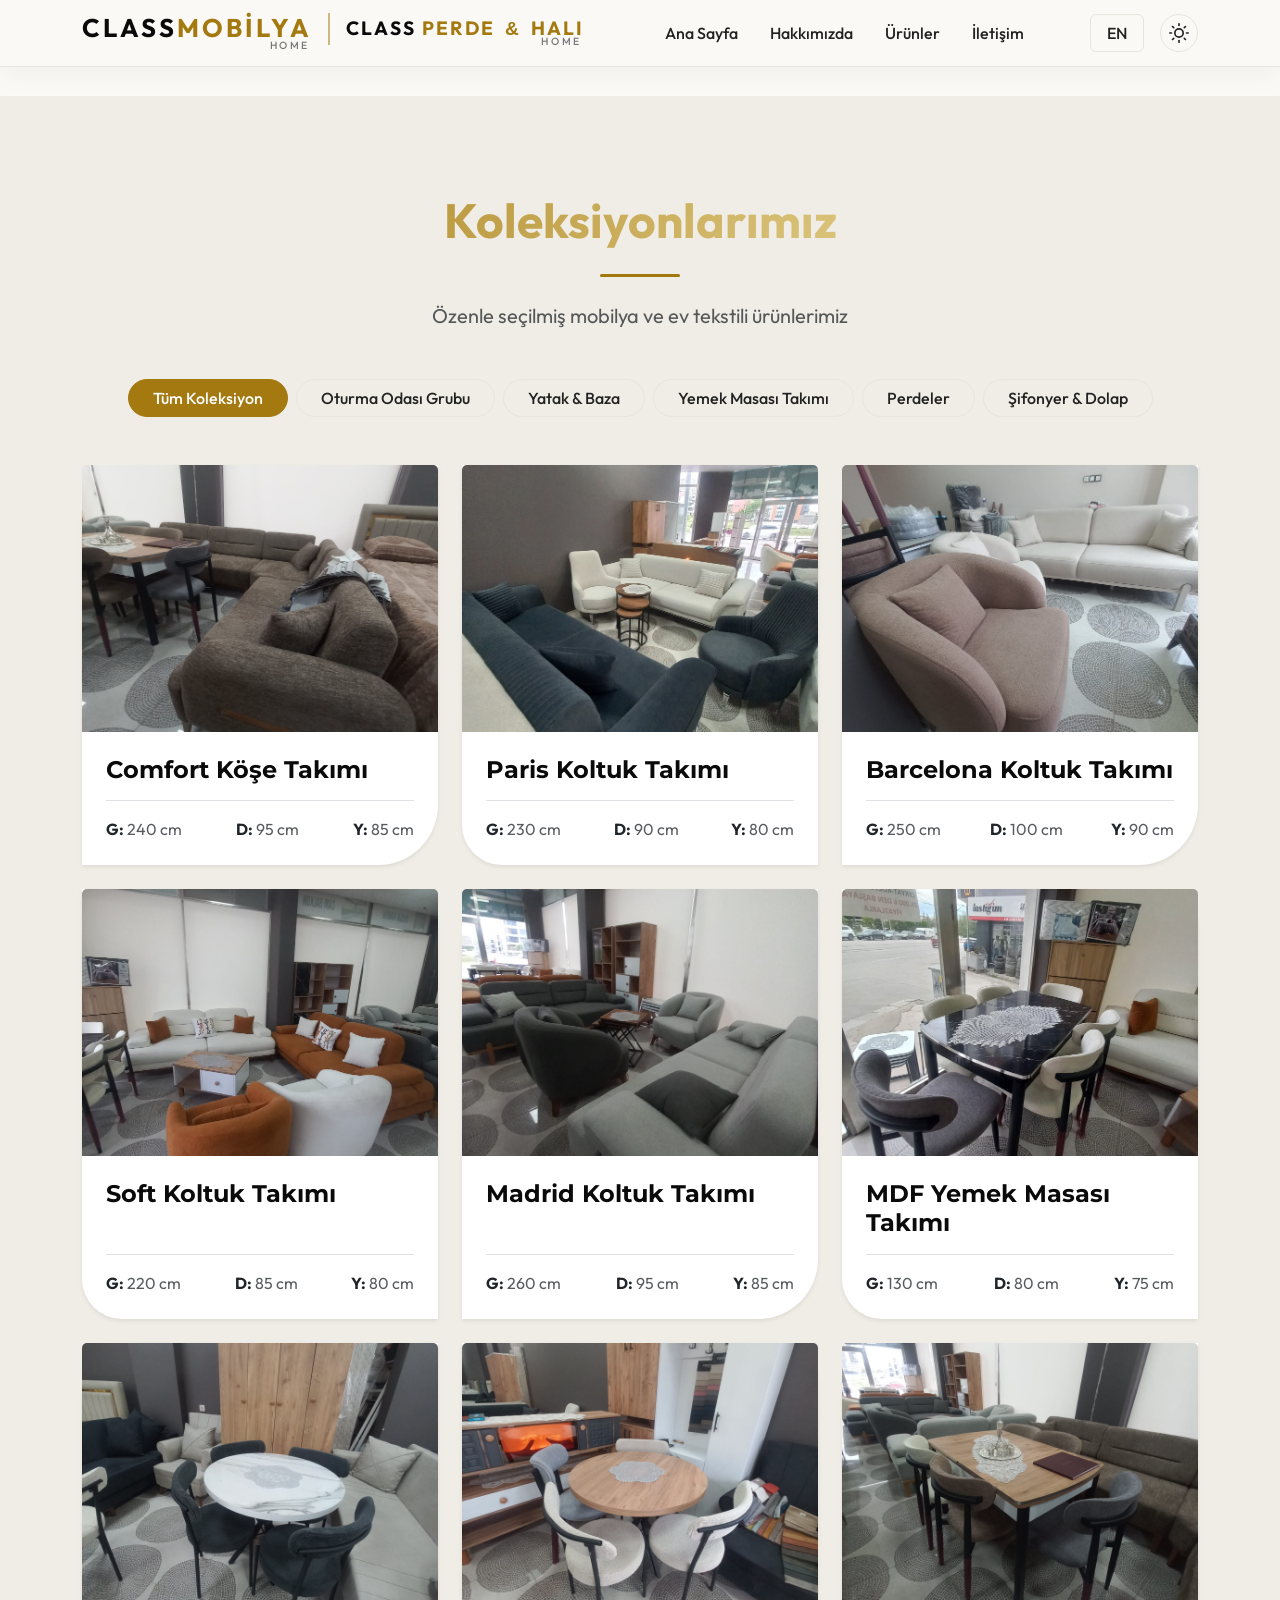
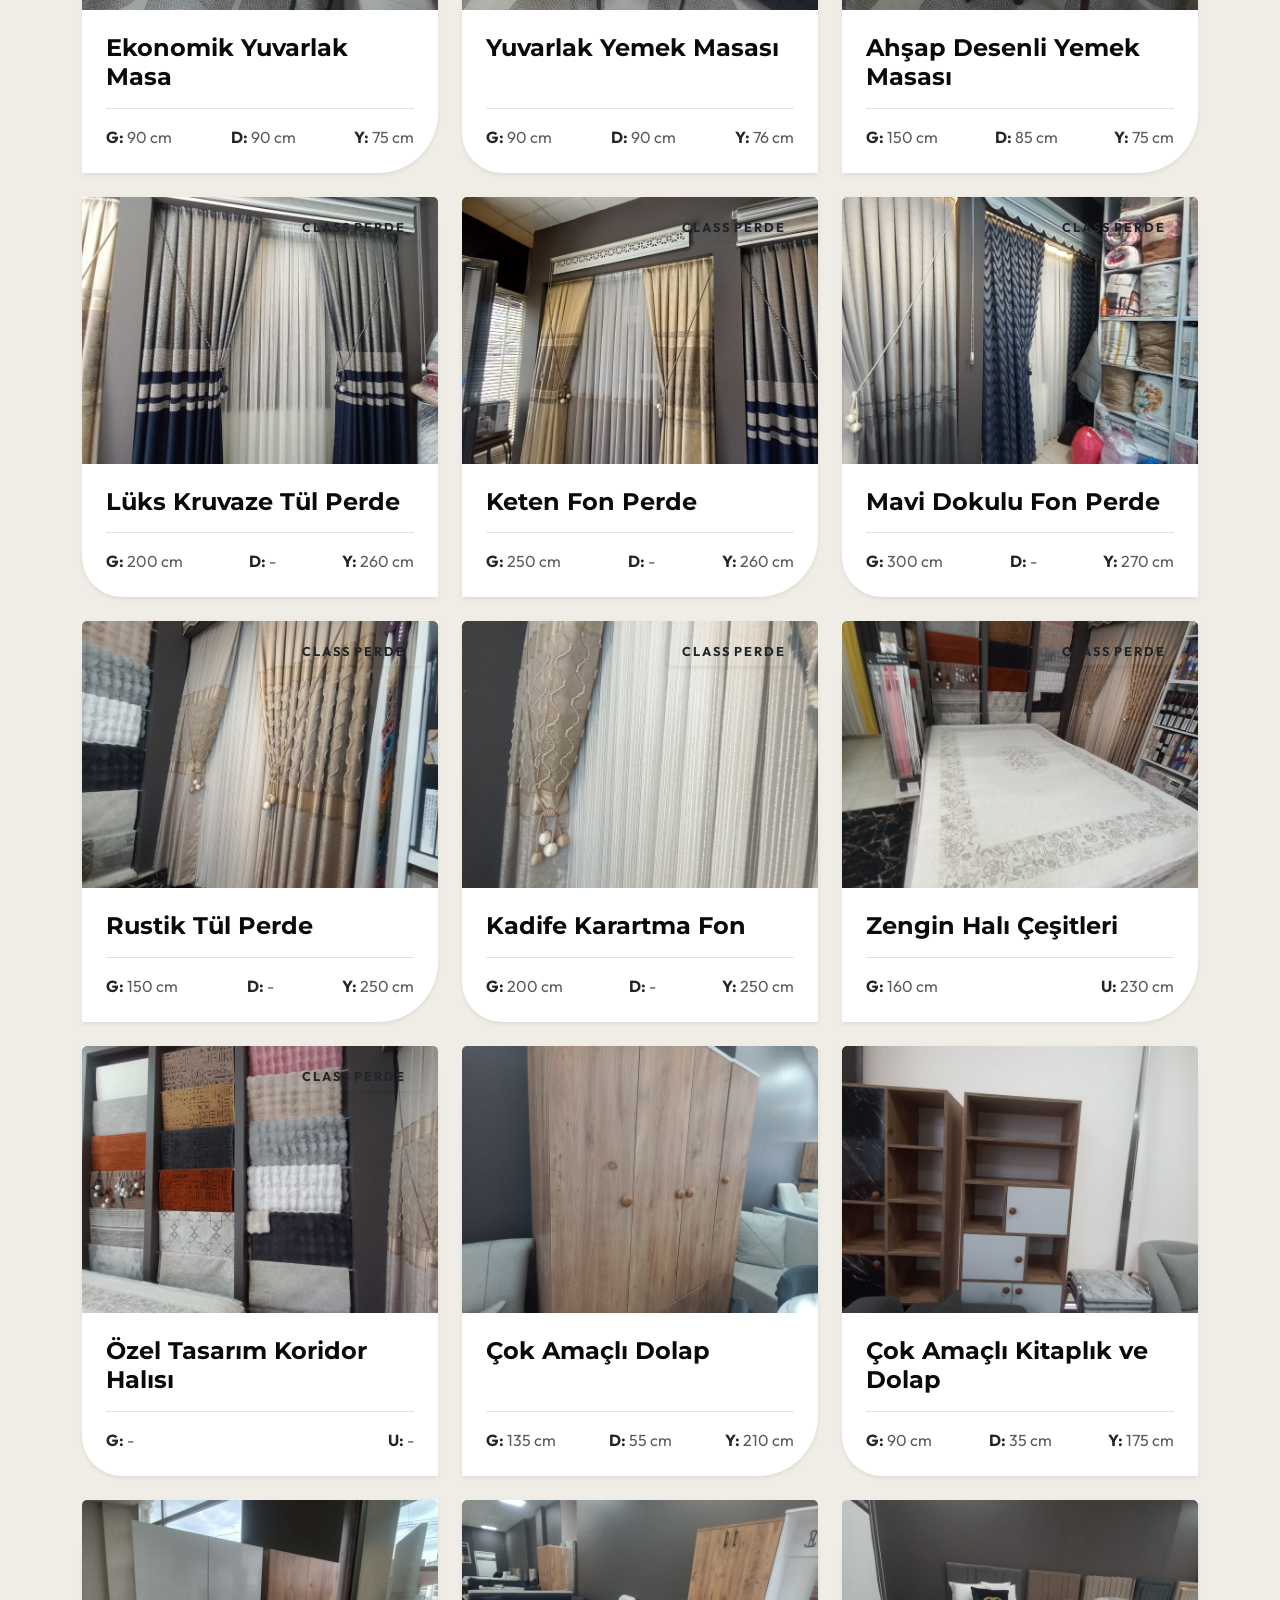
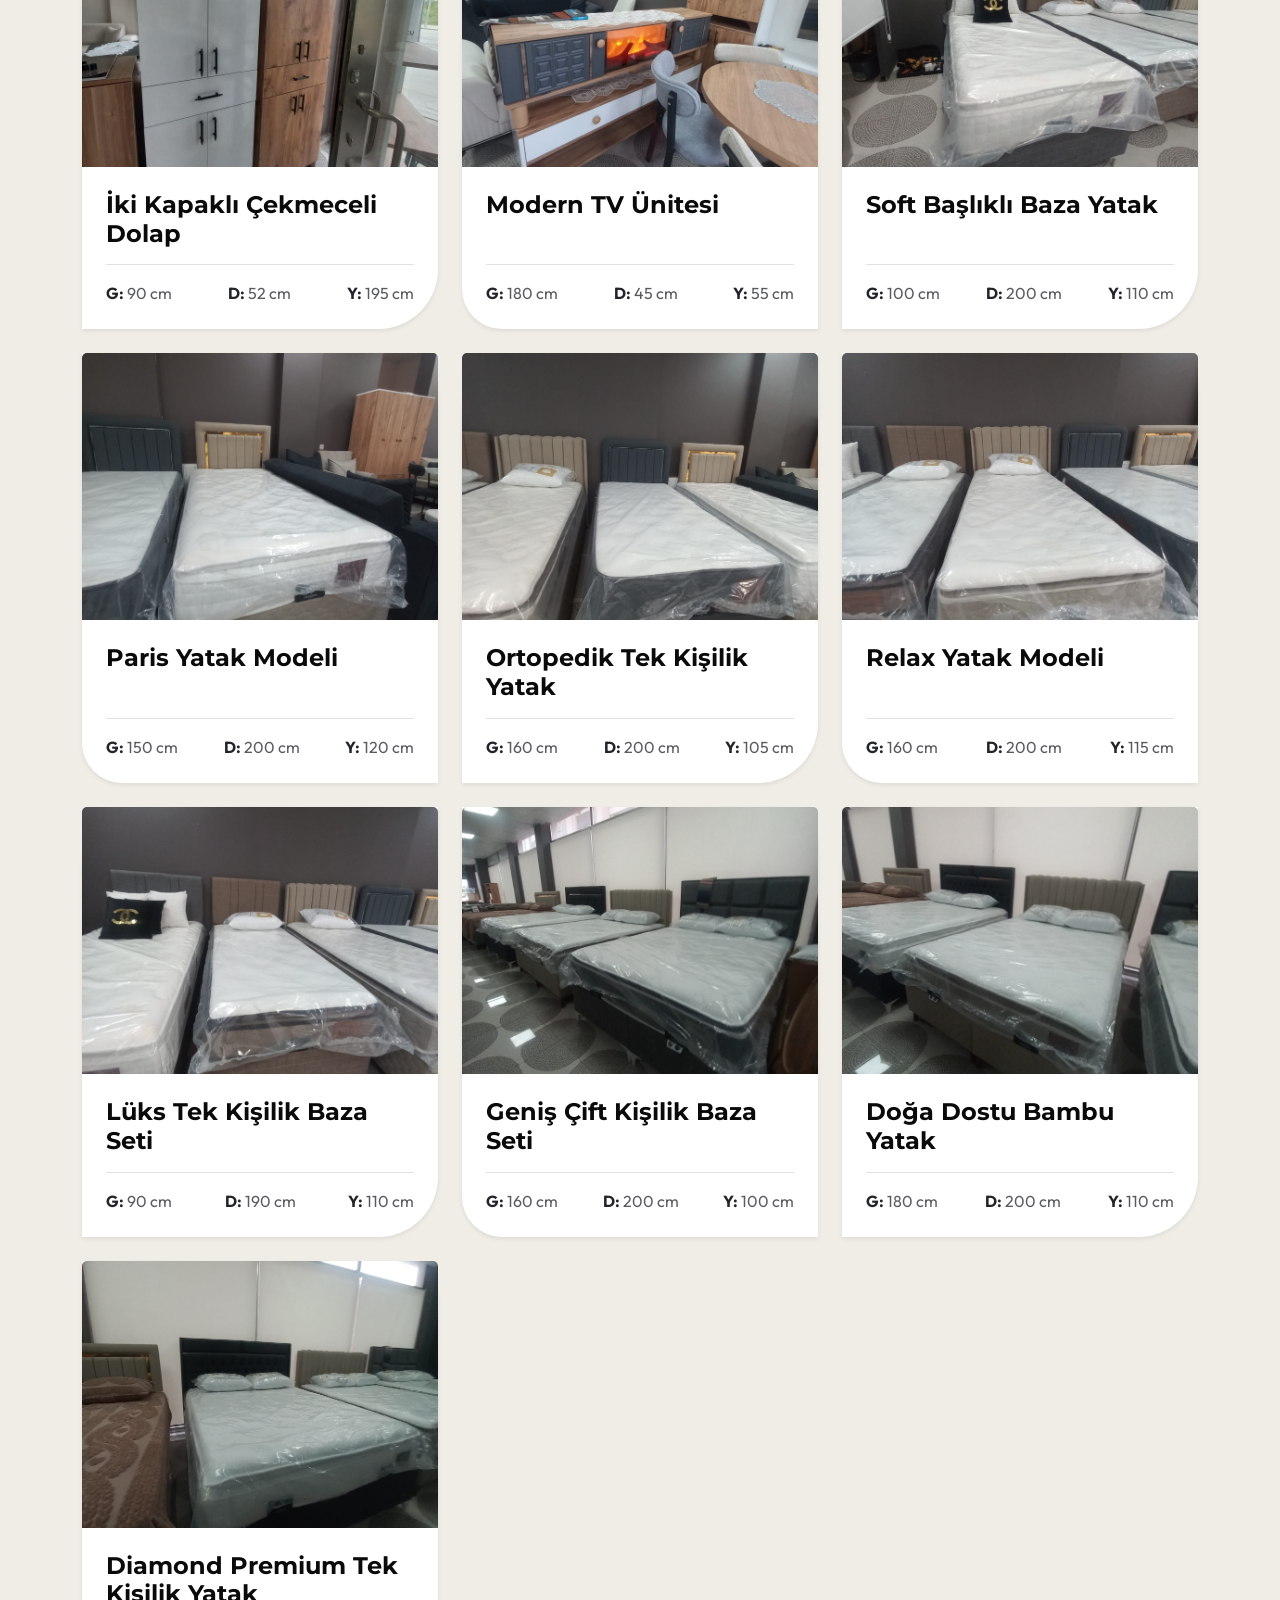
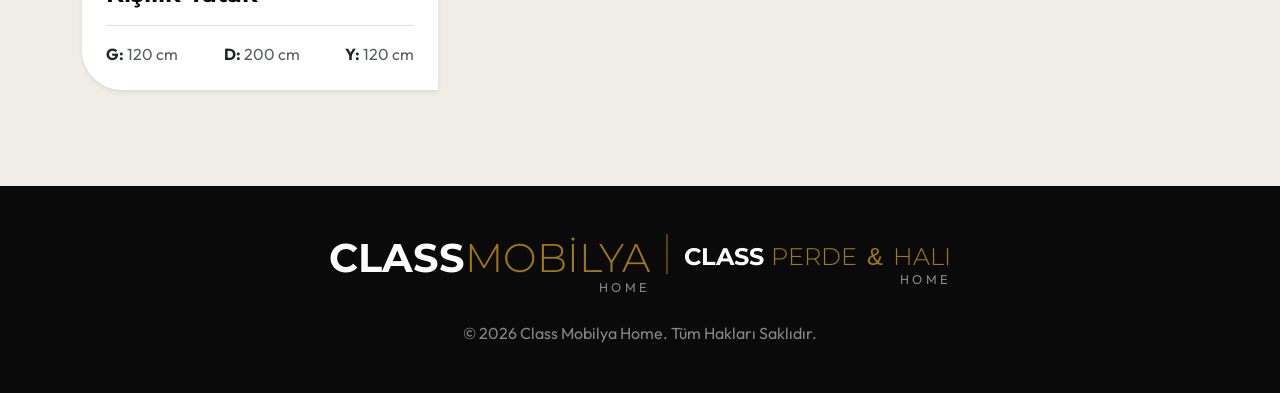
==== urunler.html @ 2ff381a4 "Karanlık tema ayarları ve dil ayarı düzeltildi" ====
<!DOCTYPE html>
<html lang="tr" data-theme="light">
<head>
    <meta charset="UTF-8">
    <meta name="viewport" content="width=device-width, initial-scale=1.0">
    <meta name="description" content="Lüks mobilya ve ev tekstili ürünlerimiz. ClassMobilya ve ClassPerde kalitesiyle evinize değer katın.">
    <title>Koleksiyonlarımız | CLASSMOBİLYA HOME</title>
    
    <link rel="icon" type="image/png" href="favicon.png">
    <link href="https://cdn.jsdelivr.net/npm/bootstrap@5.3.3/dist/css/bootstrap.min.css" rel="stylesheet">
    <link rel="preconnect" href="https://fonts.googleapis.com">
    <link rel="preconnect" href="https://fonts.gstatic.com" crossorigin>
    <link href="https://fonts.googleapis.com/css2?family=Outfit:wght@300;400;500;600&family=Montserrat:wght@400;500;600;700&display=swap" rel="stylesheet">
    <link rel="stylesheet" href="css/style.css?v=8">
</head>
<body class="d-flex flex-column min-vh-100">
    <!-- Navbar -->
    <header class="header glass-header fixed-top transition-base scrolled">
        <div class="container">
            <nav class="navbar navbar-expand-lg custom-navbar" aria-label="Ana Menü">
                <a class="navbar-brand logo d-flex align-items-center text-decoration-none gap-2 gap-md-3" href="index.html" aria-label="Ana Sayfa">
                    <div class="d-flex flex-column align-items-end">
                        <h1 class="mb-0">CLASS<span class="text-secondary-gold">MOBİLYA</span></h1>
                        <span class="logo-subtitle tracking-widest text-uppercase" style="margin-top: -6px; padding-right: 2px;">HOME</span>
                    </div>
                    <div class="vr theme-divider opacity-50" style="height: 32px; width: 2px;"></div>
                    <div class="d-flex flex-column align-items-end">
                        <h2 class="mb-0">CLASS <span class="text-secondary-gold">PERDE <span style="font-family: Arial, sans-serif;" class="mx-1">&amp;</span> HALI</span></h2>
                        <span class="logo-subtitle tracking-widest text-uppercase" style="margin-top: -6px; padding-right: 2px;">HOME</span>
                    </div>
                </a>
                
                <button class="navbar-toggler custom-toggler" type="button" data-bs-toggle="collapse" data-bs-target="#mainNav">
                    <span class="navbar-toggler-icon"></span>
                </button>

                <div class="collapse navbar-collapse" id="mainNav">
                    <ul class="navbar-nav mx-auto mb-2 mb-lg-0 nav-list">
                        <li class="nav-item"><a class="nav-link px-3" href="index.html#hero" data-i18n="nav_home">Ana Sayfa</a></li>
                        <li class="nav-item"><a class="nav-link px-3" href="index.html#about" data-i18n="nav_about">Hakkımızda</a></li>
                        <li class="nav-item dropdown dropdown-hover">
                            <a class="nav-link px-3 dropdown-toggle" href="#" id="navbarDropdown" role="button" data-bs-toggle="dropdown" data-i18n="nav_products">Ürünler</a>
                            <ul class="dropdown-menu shadow-lg border-0" aria-labelledby="navbarDropdown">
                                <li><a class="dropdown-item" href="?kategori=koltuklar" data-i18n="filter_sofas">Oturma Odası Grubu</a></li>
                                <li><a class="dropdown-item" href="?kategori=perde" data-i18n="filter_curtains">CLASS PERDE & HALI</a></li>
                                <li><a class="dropdown-item" href="?kategori=dolap" data-i18n="filter_cabinets">Şifonyer & Dolap</a></li>
                                <li><a class="dropdown-item" href="?kategori=yatak" data-i18n="filter_beds">Yatak & Baza</a></li>
                                <li><a class="dropdown-item" href="?kategori=yemek-masasi" data-i18n="filter_dining">Yemek Masası Takımı</a></li>
                                <li><hr class="dropdown-divider"></li>
                                <li><a class="dropdown-item" href="?kategori=all" data-i18n="filter_all">Tüm Koleksiyon</a></li>
                            </ul>
                        </li>
                        <li class="nav-item"><a class="nav-link px-3" href="index.html#contact" data-i18n="nav_contact">İletişim</a></li>
                    </ul>
                    
                    <div class="d-flex align-items-center gap-3">
                        <!-- Language Switcher Toggle -->
                        <button id="dil-degistirici" class="btn btn-outline-secondary lang-btn fw-medium d-flex align-items-center justify-content-center px-3" aria-label="Dili Değiştir">
                            EN
                        </button>
                        <button id="tema-degistirici" class="btn theme-toggle rounded-circle d-flex align-items-center justify-content-center p-2">
                            <svg class="sun-icon" xmlns="http://www.w3.org/2000/svg" width="20" height="20" viewBox="0 0 24 24" fill="none" stroke="currentColor" stroke-width="2" stroke-linecap="round" stroke-linejoin="round"><circle cx="12" cy="12" r="5"></circle><line x1="12" y1="1" x2="12" y2="3"></line><line x1="12" y1="21" x2="12" y2="23"></line><line x1="4.22" y1="4.22" x2="5.64" y2="5.64"></line><line x1="18.36" y1="18.36" x2="19.78" y2="19.78"></line><line x1="1" y1="12" x2="3" y2="12"></line><line x1="21" y1="12" x2="23" y2="12"></line><line x1="4.22" y1="19.78" x2="5.64" y2="18.36"></line><line x1="18.36" y1="5.64" x2="19.78" y2="4.22"></line></svg>
                            <svg class="moon-icon" xmlns="http://www.w3.org/2000/svg" width="20" height="20" viewBox="0 0 24 24" fill="none" stroke="currentColor" stroke-width="2" stroke-linecap="round" stroke-linejoin="round"><path d="M21 12.79A9 9 0 1 1 11.21 3 7 7 0 0 0 21 12.79z"></path></svg>
                        </button>
                    </div>
                </div>
            </nav>
        </div>
    </header>

    <main id="main-content" class="flex-grow-1 pt-5 mt-5">
        <section id="products" class="section py-6 bg-alt" aria-labelledby="products-title">
            <div class="container">
                <div class="text-center mb-5 reveal">
                    <h2 id="products-title" class="display-5 fw-bold text-primary-dark mb-2 text-gradient" data-i18n="products_title">Koleksiyonlarımız</h2>
                    <div class="animated-line mx-auto mb-4"></div>
                    <p class="fs-5 text-muted" data-i18n="products_subtitle">Özenle seçilmiş mobilya ve ev tekstili ürünlerimiz</p>
                </div>

                <div class="d-flex flex-wrap justify-content-center gap-2 mb-5 reveal filter-container" role="group">
                    <button class="btn filter-btn rounded-pill active px-4" data-filter="all" data-i18n="filter_all">Tüm Koleksiyon</button>
                    <button class="btn filter-btn rounded-pill px-4" data-filter="koltuklar" data-i18n="filter_sofas">Oturma Odası Grubu</button>
                    <button class="btn filter-btn rounded-pill px-4" data-filter="yatak" data-i18n="filter_beds">Yatak & Baza</button>
                    <button class="btn filter-btn rounded-pill px-4" data-filter="yemek-masasi" data-i18n="filter_dining">Yemek Masası Takımı</button>
                    <button class="btn filter-btn rounded-pill px-4" data-filter="perde" data-i18n="filter_curtains">CLASS PERDE & HALI</button>
                    <button class="btn filter-btn rounded-pill px-4" data-filter="dolap" data-i18n="filter_cabinets">Şifonyer & Dolap</button>
                </div>

                <div id="category-note-container" class="text-center mb-5 reveal d-none">
                    <div class="d-inline-block py-2 px-4 rounded-pill border border-secondary-gold bg-light-gold">
                        <p id="category-note" class="mb-0 fs-6 fw-medium text-primary-dark font-display"></p>
                    </div>
                </div>

                <!-- JS tarafından doldurulacak -->
                <div class="row g-4" id="urun-grid"></div>
            </div>
        </section>
    </main>

    <!-- Ürün Detay Modalı -->
    <div class="modal fade" id="urunModali" tabindex="-1" aria-hidden="true">
        <div class="modal-dialog modal-lg modal-dialog-centered">
            <div class="modal-content border-0 bg-card rounded-4 overflow-hidden shadow-lg">
                <button type="button" class="btn-close btn-close-custom position-absolute top-0 end-0 m-3 z-3 rounded-circle bg-white shadow-sm p-3" data-bs-dismiss="modal" aria-label="Kapat"></button>
                <div class="row g-0 align-items-stretch">
                    <div class="col-lg-6 p-0 modal-image-container">
                        <img id="modal-gorsel" src="" class="img-fluid w-100 h-100 object-fit-cover modal-image" alt="">
                    </div>
                    <div class="col-lg-6 d-flex flex-column justify-content-center p-3 p-md-4">
                        <div class="px-lg-3">
                            <span id="modal-etiket" class="badge bg-secondary-gold text-dark py-2 px-3 fs-7 tracking-wider rounded-2 shadow-sm mb-3 d-none"></span>
                            <h2 id="modal-baslik" class="display-6 font-display fw-bold text-primary-dark mb-3"></h2>
                            <p id="modal-aciklama" class="fs-5 text-muted mb-4 lh-lg"></p>
                            <div class="bg-light-gold p-3 rounded-3 mb-4 border-start border-4 border-secondary-gold shadow-sm">
                                <h4 class="h6 text-uppercase tracking-wider fw-bold mb-3 text-secondary-gold" data-i18n="modal_dimensions">Ürün Detayları</h4>
                                <div id="modal-boyutlar" class="d-flex flex-column gap-2 fs-6 text-muted">
                                    <p class="mb-0">Bu tasarım özel olarak üretilmekte olup alanınıza en uygun ölçülerde tasarlanabilmektedir.</p>
                                </div>
                            </div>
                            <div class="d-grid gap-3">
                                <a href="index.html#contact" class="btn btn-premium btn-md rounded-pill shadow-sm py-2 fs-6" data-i18n="modal_contact_btn">Sipariş & Bilgi İçin İletişime Geçin</a>
                                <button type="button" class="btn btn-outline-secondary btn-md rounded-pill py-2 fs-6" data-bs-dismiss="modal" data-i18n="modal_close_btn">Geri Dön</button>
                            </div>
                        </div>
                    </div>
                </div>
            </div>
        </div>
    </div>

    <!-- Footer -->
    <footer class="bg-footer text-white py-5 mt-auto">
        <div class="container text-center">
            <div class="mb-4 d-flex justify-content-center align-items-center gap-2 gap-md-3">
                <div class="d-flex flex-column align-items-end">
                    <h3 class="font-display display-6 fw-bold mb-0">CLASS<span class="text-secondary-gold fw-light">MOBİLYA</span></h3>
                    <p class="tracking-widest text-uppercase fs-7 text-white-50 mb-0" style="margin-top: -4px;">HOME</p>
                </div>
                <div class="vr opacity-50 d-none d-md-block" style="height: 40px; width: 2px; background-color: var(--renk-ikincil-altin);"></div>
                <div class="d-flex flex-column align-items-end">
                    <h4 class="font-display display-6 fw-bold mb-0" style="font-size: 1.5rem;">CLASS <span class="text-secondary-gold fw-light">PERDE <span style="font-family: Arial, sans-serif;" class="mx-1">&amp;</span> HALI</span></h4>
                    <p class="tracking-widest text-uppercase fs-7 text-white-50 mb-0" style="margin-top: -2px;">HOME</p>
                </div>
            </div>
            <div class="text-white-50 fs-6">
                <p class="mb-0">&copy; <span id="yil"></span> Class Mobilya Home. <span data-i18n="footer_rights">Tüm Hakları Saklıdır.</span></p>
            </div>
        </div>
    </footer>

    <script src="https://cdn.jsdelivr.net/npm/bootstrap@5.3.3/dist/js/bootstrap.bundle.min.js"></script>
    <script src="js/script-v2.js?v=11"></script>
</body>
</html>
---- css/style.css ----
/* =========================================
   CSS Sıfırlama & Kök Değişkenler (Root Variables)
   ========================================= */
:root {
    /* Renk Paleti - Aydınlık Tema */
    --renk-ana-koyu: #0a0a0a;
    --renk-ikincil-altin: #a37910; /* Accessibility (A11y) uyumlu daha koyu altın */
    --renk-arkaplan: #faf9f6; /* Kırık Beyaz (Off-white) */
    --renk-arkaplan-alt: #f0ede6;
    --renk-kart-arkaplan: #ffffff;
    --renk-metin: #222222;
    --renk-metin-soluk: #777777;
    --renk-kenarlik: #e8e5dc;
    --renk-girdi-arkaplan: #f5f3f0;
    --renk-footer: #0a0a0a;
    --renk-acik-altin: rgba(212, 175, 55, 0.08);
    
    /* Tipografi */
    --font-ana: 'Outfit', sans-serif;
    --font-baslik: 'Montserrat', sans-serif;
    
    /* Animasyon Geçişleri */
    --gecis-hizli: 0.25s ease-in-out;
    --gecis-normal: 0.4s cubic-bezier(0.25, 0.8, 0.25, 1);
    --gecis-yavas: 0.8s cubic-bezier(0.25, 0.8, 0.25, 1);
}

/* Karanlık Tema Renk Paleti */
[data-theme="dark"] {
    --renk-ana-koyu: #ffffff;
    --renk-ikincil-altin: #e6c25a; 
    --renk-arkaplan: #0d0d0d;
    --renk-arkaplan-alt: #141414;
    --renk-kart-arkaplan: #1a1a1a;
    --renk-metin: #e6e6e6;
    --renk-metin-soluk: #999999;
    --renk-kenarlik: #2a2a2a;
    --renk-girdi-arkaplan: #141414;
    --renk-footer: #050505;
    --renk-acik-altin: rgba(230, 194, 90, 0.08);
}

/* =========================================
   Özgün Custom Scrollbar
   ========================================= */
@media (min-width: 992px) {
    ::-webkit-scrollbar {
        width: 8px;
    }
    ::-webkit-scrollbar-track {
        background: var(--renk-arkaplan);
    }
    ::-webkit-scrollbar-thumb {
        background: var(--renk-ikincil-altin);
        border-radius: 10px;
    }
    ::-webkit-scrollbar-thumb:hover {
        background: var(--renk-ana-koyu);
    }
}

@media (max-width: 991px) {
    ::-webkit-scrollbar {
        display: none;
    }
    * {
        scrollbar-width: none;
        -ms-overflow-style: none;
    }
}

html {
    scroll-behavior: smooth;
    scroll-padding-top: 90px;
    overflow-x: hidden;
}

body {
    font-family: var(--font-ana);
    background-color: var(--renk-arkaplan);
    color: var(--renk-metin);
    transition: background-color var(--gecis-normal), color var(--gecis-normal);
    overflow-x: hidden;
    width: 100%;
    margin: 0;
    padding: 0;
}

/* =========================================
   Tipografi & Yardımcı Sınıflar (Utility)
   ========================================= */
.font-display {
    font-family: var(--font-baslik) !important;
}

.text-primary-dark {
    color: var(--renk-ana-koyu) !important;
}

.text-secondary-gold {
    color: var(--renk-ikincil-altin) !important;
}

.text-gradient {
    background: linear-gradient(120deg, var(--renk-ikincil-altin), #f3e5ab);
    -webkit-background-clip: text;
    -webkit-text-fill-color: transparent;
}
[data-theme="dark"] .text-gradient {
    background: linear-gradient(120deg, var(--renk-ikincil-altin), #fff);
    -webkit-background-clip: text;
    -webkit-text-fill-color: transparent;
}

/* Animasyonlu Alt Çizgi (Divider) */
.animated-line {
    width: 0;
    height: 3px;
    background: var(--renk-ikincil-altin);
    transition: width 1s cubic-bezier(0.25, 0.8, 0.25, 1);
    margin: 1.5rem auto;
    border-radius: 2px;
}
.reveal.active .animated-line {
    width: 80px;
}

/* Özgün Şekiller (Asymmetric) */
.shape-asymmetric {
    border-radius: 60px 0 60px 0 !important;
}
.shape-asymmetric-alt {
    border-radius: 0 40px 0 40px !important;
}

.bg-light-gold {
    background-color: var(--renk-acik-altin) !important;
}

.bg-alt {
    background-color: var(--renk-arkaplan-alt) !important;
}

.bg-card {
    background-color: var(--renk-kart-arkaplan) !important;
}

.bg-footer {
    background-color: var(--renk-footer) !important;
}

.bg-input {
    background-color: var(--renk-girdi-arkaplan) !important;
    color: var(--renk-metin) !important;
}

.bg-input:focus {
    background-color: var(--renk-kart-arkaplan) !important;
    border-color: var(--renk-ikincil-altin) !important;
    box-shadow: 0 0 0 0.25rem rgba(212, 175, 55, 0.25) !important;
}

.border-secondary-gold {
    border-color: var(--renk-ikincil-altin) !important;
}

.tracking-widest {
    letter-spacing: 0.25em;
}

.tracking-wider {
    letter-spacing: 0.15em;
}

.text-shadow-lg {
    text-shadow: 0 15px 30px rgba(0,0,0,0.7);
}

.fs-7 {
    font-size: 0.8rem;
}

.py-6 {
    padding-top: 6rem;
    padding-bottom: 6rem;
}

.cursor-pointer {
    cursor: pointer;
}

[data-theme="dark"] .text-muted {
    color: var(--renk-metin-soluk) !important;
}
[data-theme="dark"] .text-body {
    color: var(--renk-metin) !important;
}

/* =========================================
   Header & Navigation (Opaque)
   ========================================= */
.glass-header {
    background-color: var(--renk-arkaplan);
    border-bottom: 1px solid var(--renk-kenarlik);
    box-shadow: 0 4px 30px rgba(0, 0, 0, 0.05);
    transition: all var(--gecis-normal);
}

[data-theme="dark"] .glass-header {
    background-color: var(--renk-arkaplan);
    border-bottom: 1px solid rgba(255, 255, 255, 0.05);
}

.header.scrolled {
    padding-top: 0.5rem;
    padding-bottom: 0.5rem;
    background-color: var(--renk-arkaplan);
    box-shadow: 0 15px 40px rgba(0, 0, 0, 0.08);
}

[data-theme="dark"] .header.scrolled {
    background-color: var(--renk-arkaplan);
    box-shadow: 0 15px 40px rgba(0, 0, 0, 0.4);
}

/* Özel Navbar Toggler (Mobil Menü İkonu) */
.custom-navbar .navbar-toggler {
    border-color: var(--renk-kenarlik);
}
.custom-navbar .navbar-toggler-icon {
    background-image: url("data:image/svg+xml,%3csvg xmlns='http://www.w3.org/2000/svg' viewBox='0 0 30 30'%3e%3cpath stroke='rgba%280, 0, 0, 0.65%29' stroke-linecap='round' stroke-miterlimit='10' stroke-width='2' d='M4 7h22M4 15h22M4 23h22'/%3e%3c/svg%3e");
}
[data-theme="dark"] .custom-navbar .navbar-toggler-icon {
    background-image: url("data:image/svg+xml,%3csvg xmlns='http://www.w3.org/2000/svg' viewBox='0 0 30 30'%3e%3cpath stroke='rgba%28255, 255, 255, 0.8%29' stroke-linecap='round' stroke-miterlimit='10' stroke-width='2' d='M4 7h22M4 15h22M4 23h22'/%3e%3c/svg%3e");
}

.navbar-brand h1 {
    font-size: clamp(1rem, 4vw, 1.6rem);
    letter-spacing: clamp(1px, 1vw, 3px);
    font-weight: 700;
    color: var(--renk-ana-koyu);
}

.navbar-brand h2 {
    font-size: clamp(0.75rem, 3vw, 1.2rem);
    letter-spacing: clamp(0.5px, 0.5vw, 2px);
    font-weight: 700;
    color: var(--renk-ana-koyu);
}

.theme-divider {
    background-color: var(--renk-ikincil-altin) !important;
}
[data-theme="dark"] .theme-divider {
    background-color: #ffffff !important;
}

.logo-subtitle {
    font-size: 0.65rem;
    color: var(--renk-metin-soluk);
    font-weight: 500;
}

.nav-link {
    font-weight: 500;
    color: var(--renk-metin) !important;
    position: relative;
    transition: color var(--gecis-hizli);
}

.nav-link::after {
    content: '';
    position: absolute;
    bottom: -5px;
    left: 50%;
    transform: translateX(-50%);
    width: 0;
    height: 2px;
    background-color: var(--renk-ikincil-altin);
    transition: width var(--gecis-normal);
    border: none !important;
}

.nav-link:hover, .nav-link:focus, .nav-link.active {
    color: var(--renk-ikincil-altin) !important;
}

.nav-link:hover::after, .nav-link:focus::after {
    width: 100%;
}

/* Dropdown Hover Özelliği */
@media (min-width: 992px) {
    .dropdown-hover:hover > .dropdown-menu {
        display: block;
        margin-top: 0;
        animation: fadeScaleIn 0.3s ease;
    }
}

.theme-toggle, .lang-btn {
    color: var(--renk-metin);
    border-color: var(--renk-kenarlik);
    transition: all var(--gecis-normal);
}

.theme-toggle:hover, .lang-btn:hover, .lang-btn:focus {
    color: var(--renk-ikincil-altin);
    background-color: var(--renk-acik-altin);
    border-color: var(--renk-ikincil-altin);
    transform: scale(1.05);
}

.moon-icon { display: none; }
[data-theme="dark"] .sun-icon { display: none; }
[data-theme="dark"] .moon-icon { display: block; }

/* =========================================
   Butonlar (Buttons) & Glow Effects
   ========================================= */
.btn-premium {
    background-color: var(--renk-ana-koyu);
    color: var(--renk-arkaplan);
    border: 1px solid var(--renk-ana-koyu);
    transition: all var(--gecis-normal);
    font-weight: 500;
    letter-spacing: 2px;
    position: relative;
    overflow: hidden;
    z-index: 1;
}

.btn-premium::before {
    content: '';
    position: absolute;
    top: 0; left: -100%;
    width: 100%; height: 100%;
    background: linear-gradient(90deg, transparent, rgba(255,255,255,0.2), transparent);
    transition: left 0.5s ease;
    z-index: -1;
}

.btn-premium:hover::before {
    left: 100%;
}

.btn-premium:hover, .btn-premium:focus {
    background-color: var(--renk-ikincil-altin);
    border-color: var(--renk-ikincil-altin);
    color: #fff;
    transform: translateY(-3px);
    box-shadow: 0 15px 30px rgba(212, 175, 55, 0.4);
}

[data-theme="dark"] .btn-premium {
    background-color: var(--renk-ikincil-altin);
    border-color: var(--renk-ikincil-altin);
    color: #121212;
}

[data-theme="dark"] .btn-premium:hover, [data-theme="dark"] .btn-premium:focus {
    background-color: #fff;
    border-color: #fff;
    color: #121212;
    box-shadow: 0 15px 30px rgba(255, 255, 255, 0.2);
}

.link-hover:hover {
    color: var(--renk-ikincil-altin) !important;
}

/* =========================================
   Hero Bölümü (Parallax & Vignette)
   ========================================= */
.hero {
    min-height: 100vh;
    padding-top: 80px;
}
.hero-bg {
    background-image: linear-gradient(135deg, rgba(10,10,10,0.2) 0%, rgba(20,20,20,0.5) 100%), url('../fotograflar/koltuk.jpeg');
    background-position: center;
    background-size: cover;
    background-repeat: no-repeat;
    background-blend-mode: multiply;
}
[data-theme="dark"] .hero-bg {
    background-image: linear-gradient(135deg, rgba(0,0,0,0.4) 0%, rgba(10,10,10,0.7) 100%), url('../fotograflar/koltuk.jpeg');
}

@media (min-width: 992px) {
    .hero-bg {
        background-attachment: fixed;
    }
}

.hero-content {
    animation: slideUpFade 1.2s cubic-bezier(0.25, 0.8, 0.25, 1) forwards;
    opacity: 0;
    transform: translateY(50px);
}

/* =========================================
   Hakkımızda & Resim Efektleri
   ========================================= */
.premium-border {
    position: relative;
    z-index: 1;
}
.premium-border::before {
    content: '';
    position: absolute;
    top: 25px; left: -25px; right: 25px; bottom: -25px;
    border: 3px solid var(--renk-ikincil-altin);
    border-radius: 60px 0 60px 0;
    z-index: -1;
    transition: transform var(--gecis-yavas), border-color var(--gecis-yavas);
}

.image-wrapper:hover.premium-border::before {
    transform: translate(15px, -15px);
    border-color: var(--renk-ana-koyu);
}
[data-theme="dark"] .image-wrapper:hover.premium-border::before {
    border-color: #fff;
}

.image-wrapper img {
    transition: transform 1s cubic-bezier(0.25, 0.8, 0.25, 1);
}

.image-wrapper:hover img {
    transform: scale(1.08) rotate(1deg);
}

/* =========================================
   Kategori/Ürün Kartları (Hover Float)
   ========================================= */
.filter-btn {
    border: 1px solid var(--renk-kenarlik);
    color: var(--renk-metin);
    font-weight: 500;
    transition: all var(--gecis-normal);
}

.filter-btn:hover, .filter-btn:focus, .filter-btn.active {
    background-color: var(--renk-ikincil-altin);
    color: #fff;
    border-color: var(--renk-ikincil-altin);
}

[data-theme="dark"] .filter-btn:hover, [data-theme="dark"] .filter-btn:focus, [data-theme="dark"] .filter-btn.active {
    color: #121212;
}

.hover-float {
    transition: transform 0.5s cubic-bezier(0.25, 0.8, 0.25, 1), box-shadow 0.5s ease;
}

.hover-float:hover {
    transform: translateY(-15px);
    box-shadow: 0 30px 60px rgba(0,0,0,0.12) !important;
}

[data-theme="dark"] .hover-float:hover {
    box-shadow: 0 30px 60px rgba(0,0,0,0.6) !important;
}

.card-img-wrapper img {
    transition: transform 1s cubic-bezier(0.25, 0.8, 0.25, 1);
}

.hover-float:hover .card-img-wrapper img {
    transform: scale(1.1);
}

/* =========================================
   Animasyonlar
   ========================================= */
@keyframes slideUpFade {
    0% {
        opacity: 0;
        transform: translateY(50px) scale(0.98);
    }
    100% {
        opacity: 1;
        transform: translateY(0) scale(1);
    }
}

@keyframes fadeScaleIn {
    from {
        opacity: 0;
        transform: translateY(-15px) scale(0.95);
    }
    to {
        opacity: 1;
        transform: translateY(0) scale(1);
    }
}

.reveal {
    opacity: 0;
    transform: translateY(50px) scale(0.95);
    transition: opacity 0.8s cubic-bezier(0.25, 0.8, 0.25, 1), transform 0.8s cubic-bezier(0.25, 0.8, 0.25, 1);
}

.reveal.active {
    opacity: 1;
    transform: translateY(0) scale(1);
}

/* Fullscreen Modal Özelleştirmeleri */
.modal-fullscreen .modal-content {
    min-height: 100vh;
}

.modal-image {
    min-height: 200px;
    max-height: 300px;
}

@media (min-width: 992px) {
    .modal-image {
        min-height: 400px;
        max-height: none;
    }
}

.btn-close-custom {
    opacity: 0.8;
    transition: all var(--gecis-hizli);
}
.btn-close-custom:hover {
    opacity: 1;
    transform: rotate(180deg) scale(1.1);
    background-color: var(--renk-ikincil-altin);
}

/* Form Elemanları Karanlık Tema Düzenlemesi */
[data-theme="dark"] .bg-input,
[data-theme="dark"] .form-label {
    color: #ffffff !important;
}

[data-theme="dark"] .bg-input::placeholder {
    color: rgba(255, 255, 255, 0.5) !important;
}
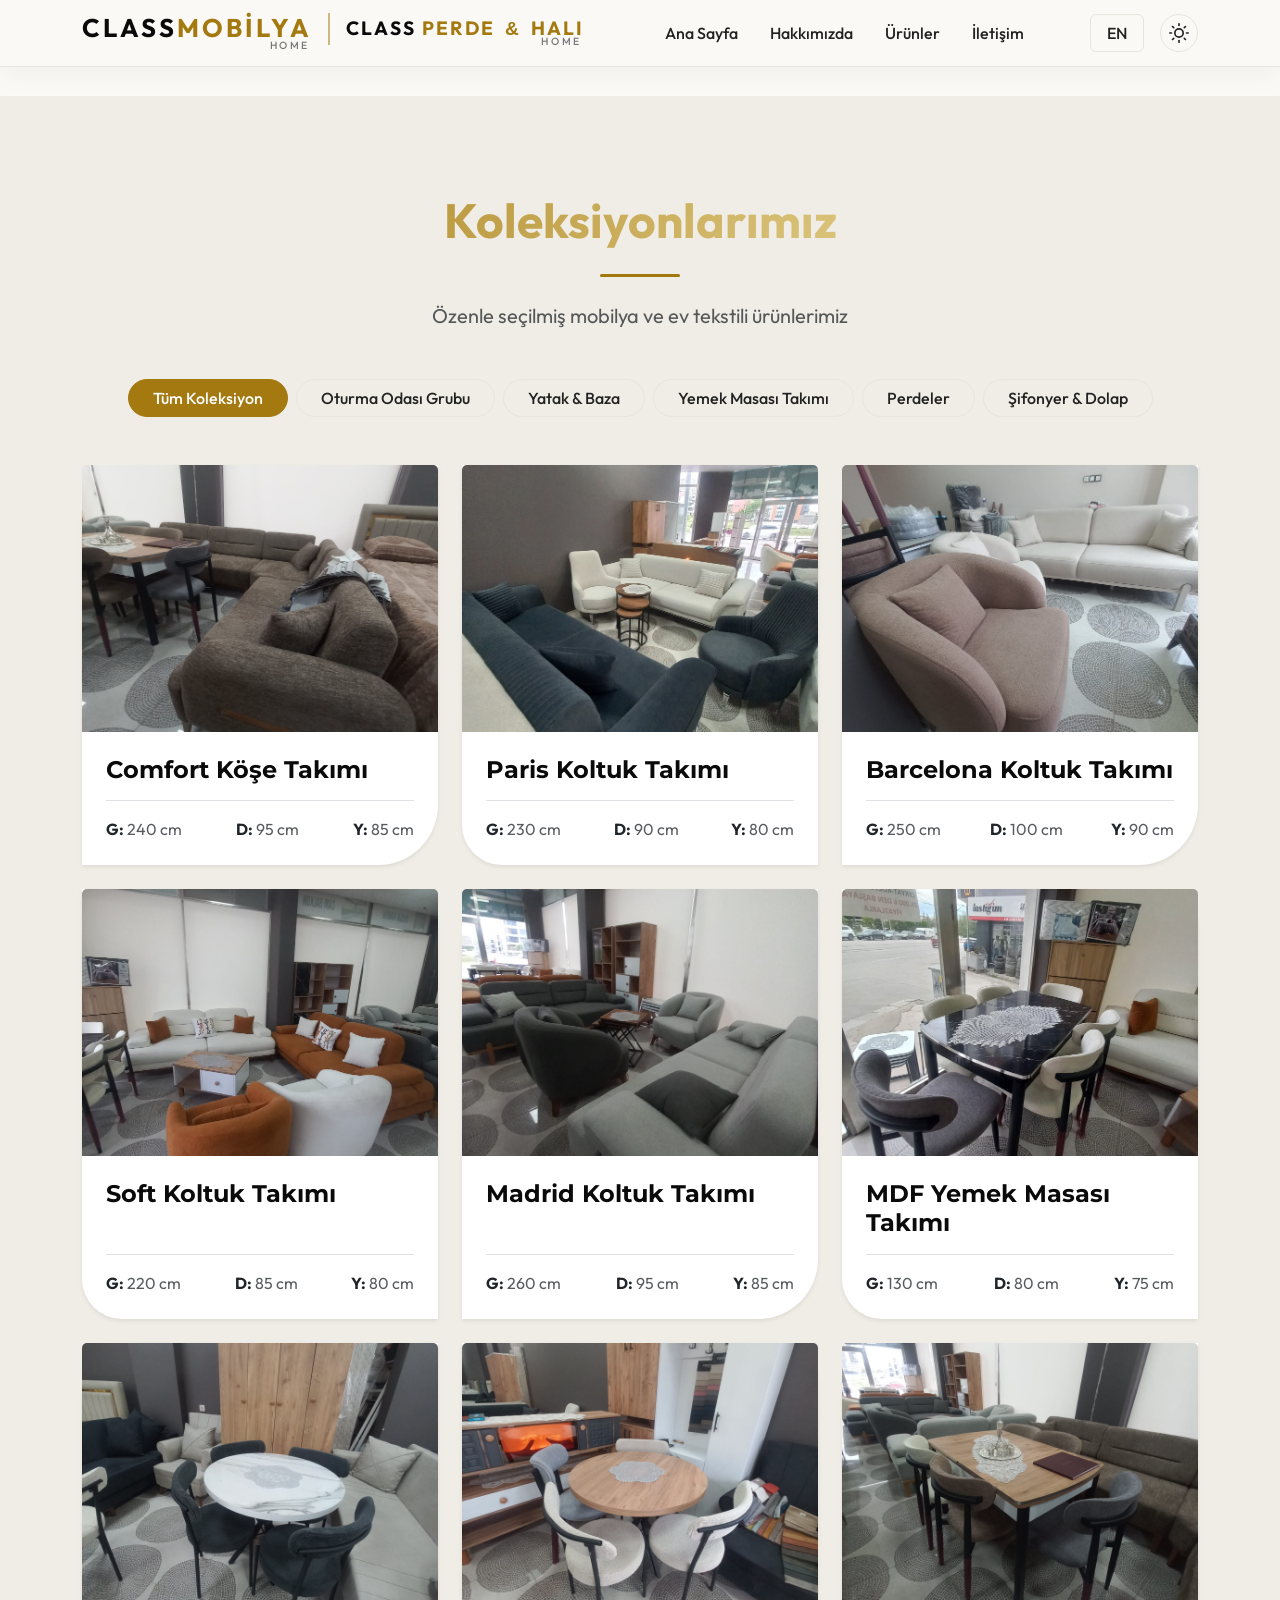
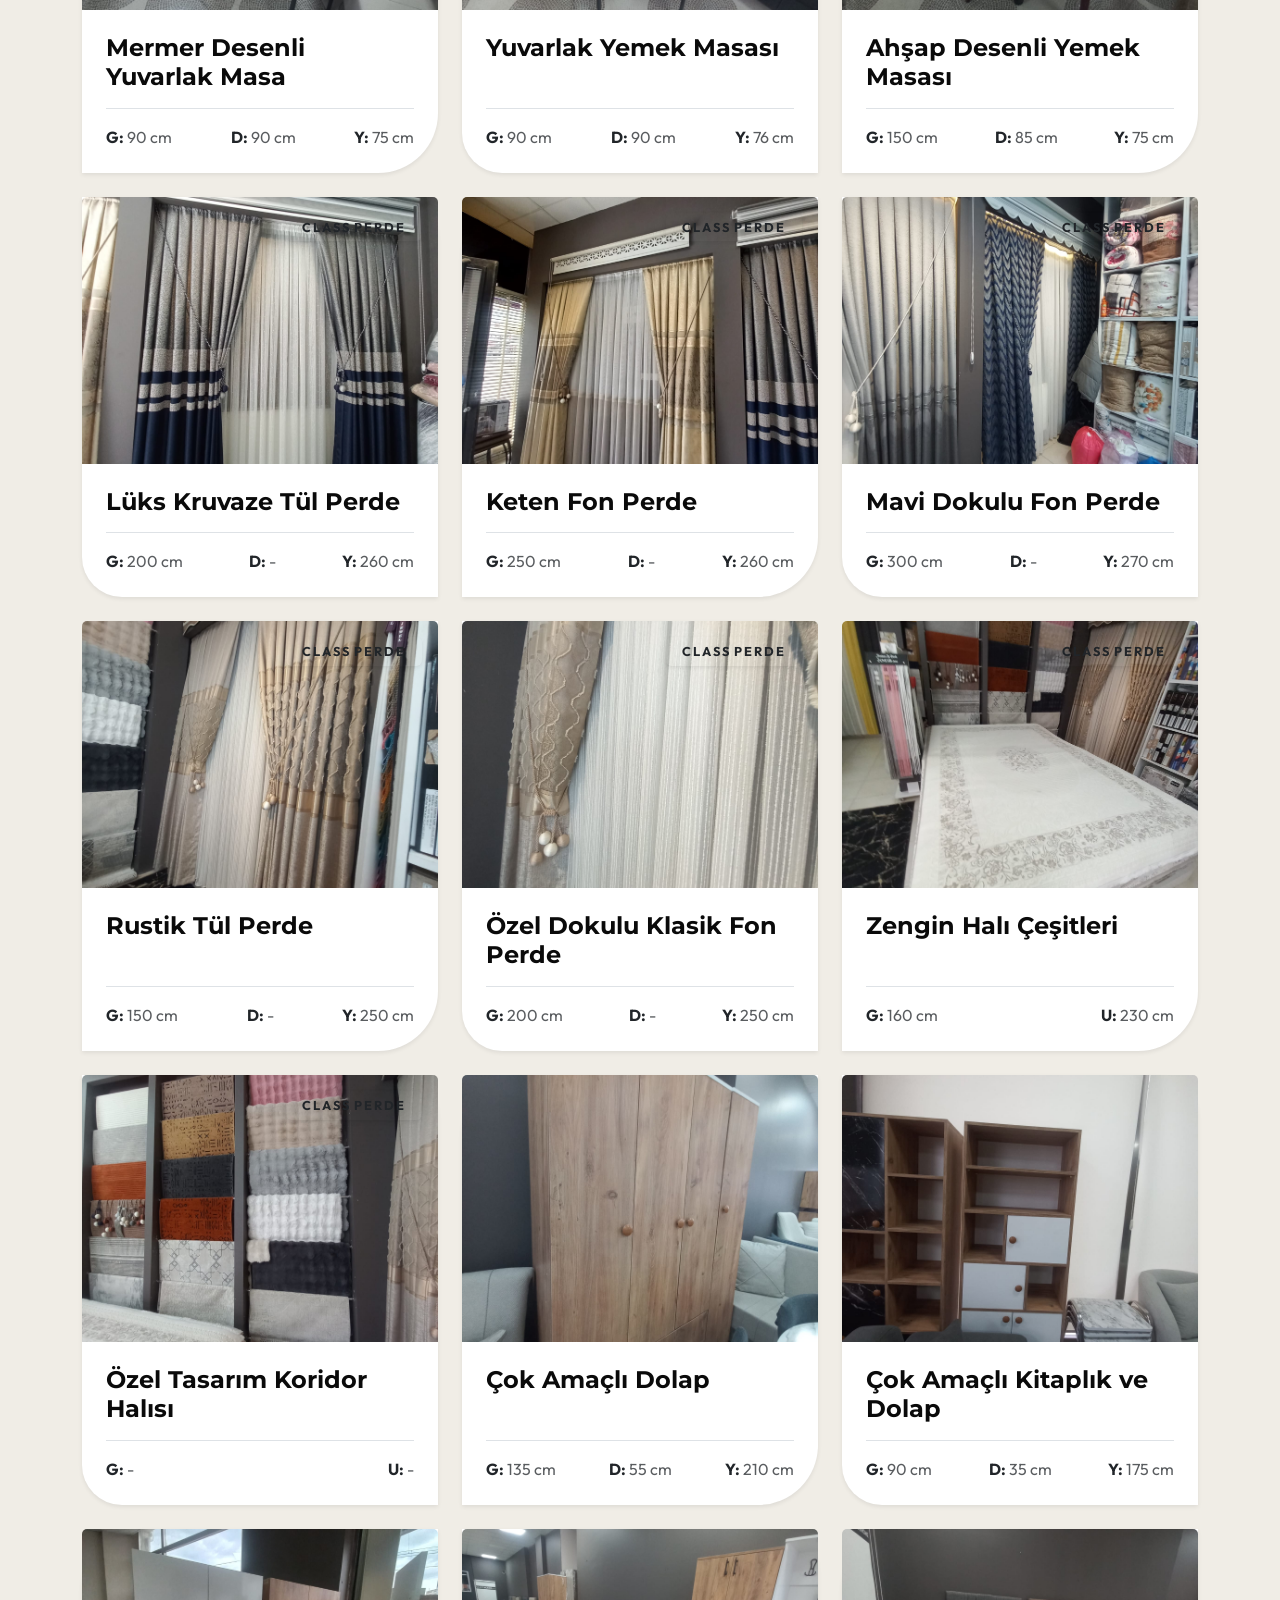
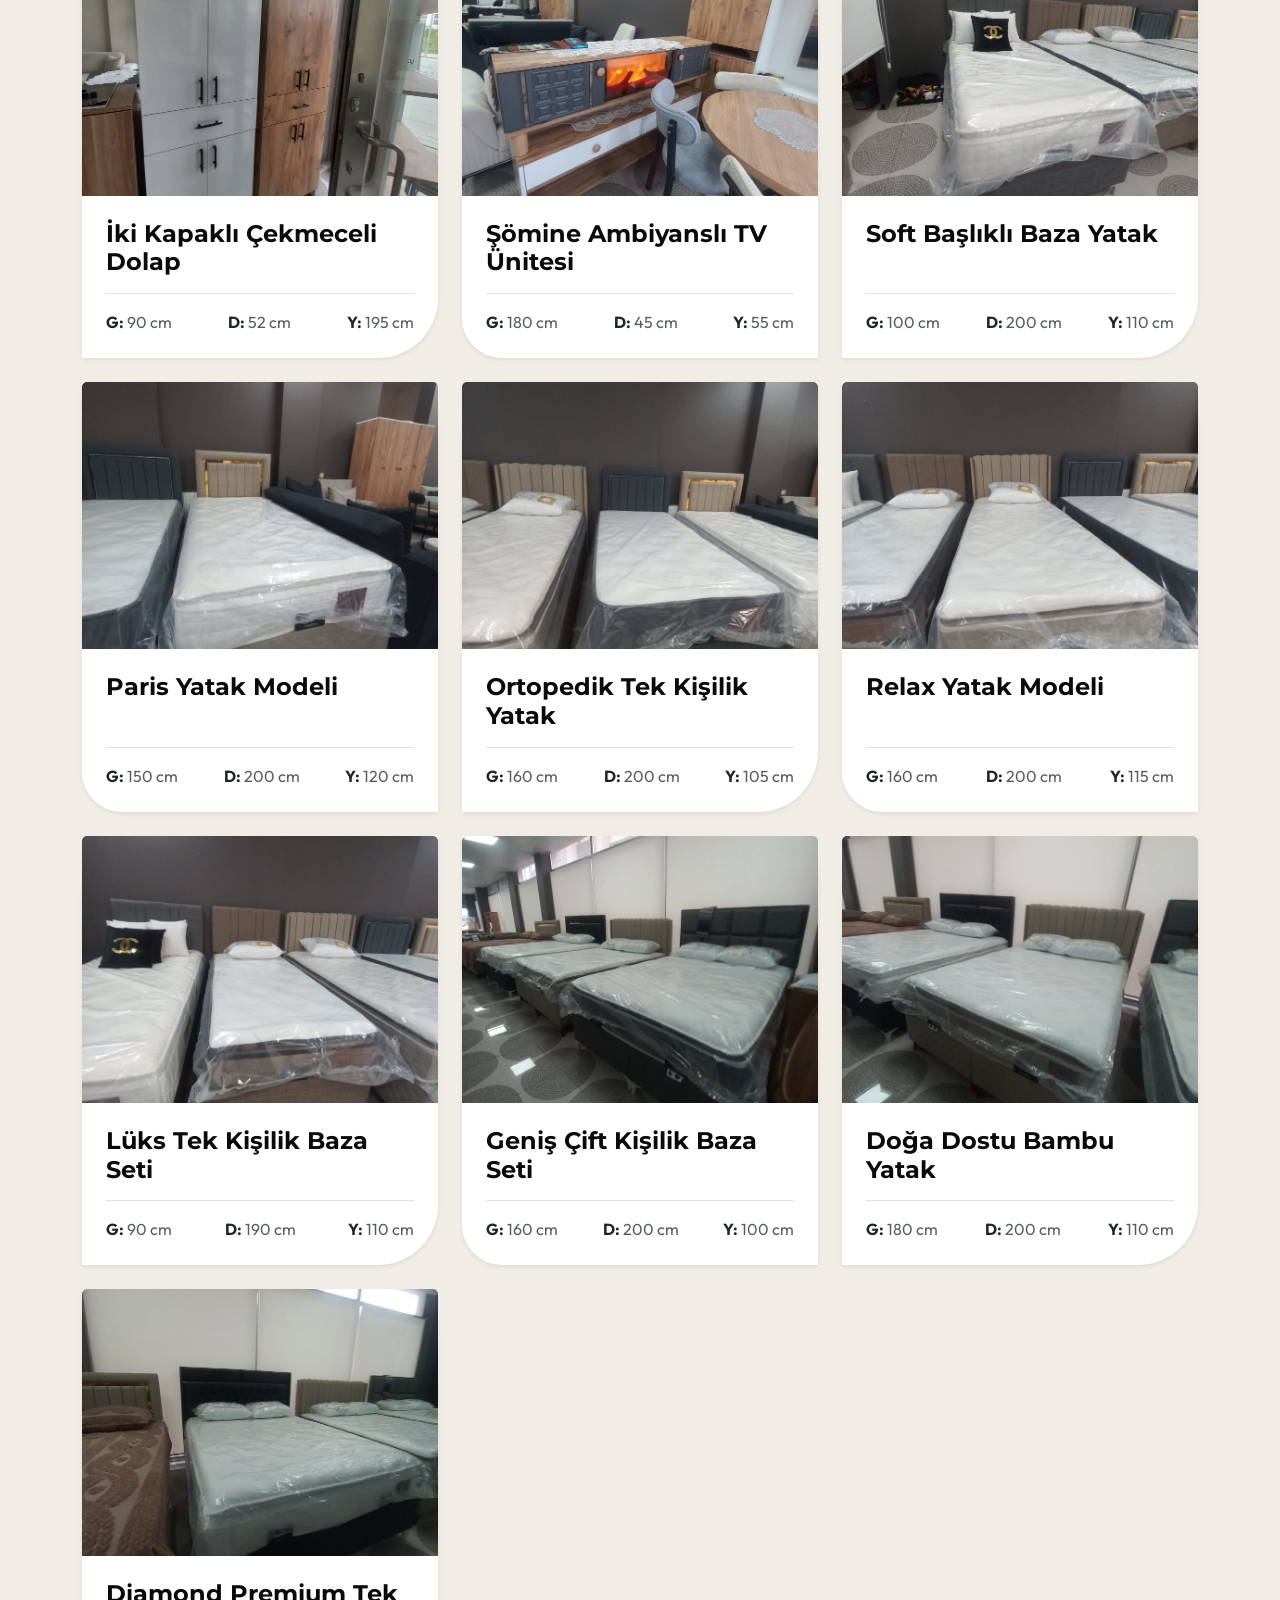
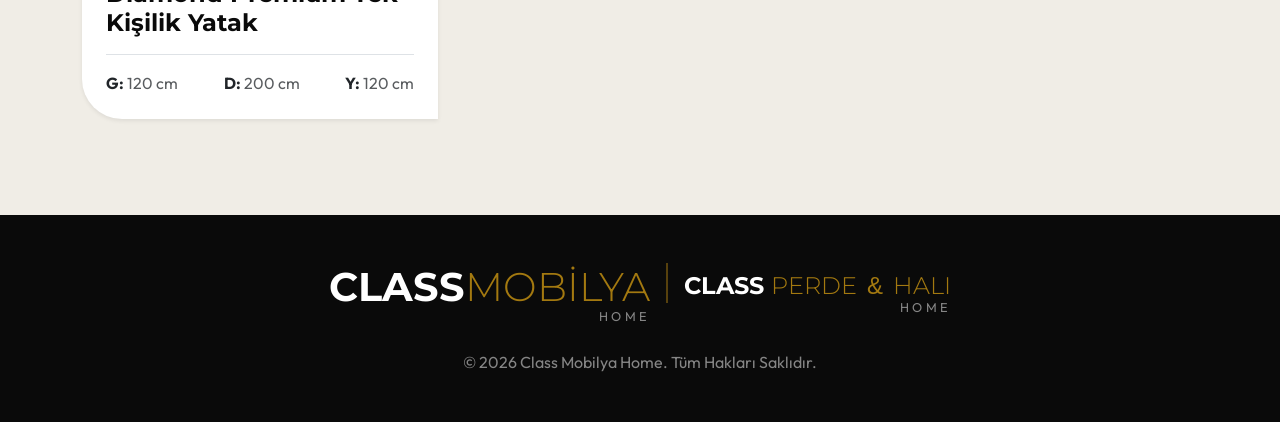
==== commit 5b8d0397: "Son performans güncellemeleri ve kod düzenlemeleri yapıldı" ====
--- a/urunler.html
+++ b/urunler.html
@@ -7,6 +7,7 @@
     <title>Koleksiyonlarımız | CLASSMOBİLYA HOME</title>
     
     <link rel="icon" type="image/png" href="favicon.png">
+    <link rel="preconnect" href="https://cdn.jsdelivr.net" crossorigin>
     <link href="https://cdn.jsdelivr.net/npm/bootstrap@5.3.3/dist/css/bootstrap.min.css" rel="stylesheet">
     <link rel="preconnect" href="https://fonts.googleapis.com">
     <link rel="preconnect" href="https://fonts.gstatic.com" crossorigin>
@@ -14,7 +15,7 @@
     <link rel="stylesheet" href="css/style.css?v=8">
 </head>
 <body class="d-flex flex-column min-vh-100">
-    <!-- Navbar -->
+    
     <header class="header glass-header fixed-top transition-base scrolled">
         <div class="container">
             <nav class="navbar navbar-expand-lg custom-navbar" aria-label="Ana Menü">
@@ -54,7 +55,7 @@
                     </ul>
                     
                     <div class="d-flex align-items-center gap-3">
-                        <!-- Language Switcher Toggle -->
+                        
                         <button id="dil-degistirici" class="btn btn-outline-secondary lang-btn fw-medium d-flex align-items-center justify-content-center px-3" aria-label="Dili Değiştir">
                             EN
                         </button>
@@ -92,13 +93,11 @@
                     </div>
                 </div>
 
-                <!-- JS tarafından doldurulacak -->
                 <div class="row g-4" id="urun-grid"></div>
             </div>
         </section>
     </main>
 
-    <!-- Ürün Detay Modalı -->
     <div class="modal fade" id="urunModali" tabindex="-1" aria-hidden="true">
         <div class="modal-dialog modal-lg modal-dialog-centered">
             <div class="modal-content border-0 bg-card rounded-4 overflow-hidden shadow-lg">
@@ -129,7 +128,6 @@
         </div>
     </div>
 
-    <!-- Footer -->
     <footer class="bg-footer text-white py-5 mt-auto">
         <div class="container text-center">
             <div class="mb-4 d-flex justify-content-center align-items-center gap-2 gap-md-3">
@@ -149,7 +147,7 @@
         </div>
     </footer>
 
-    <script src="https://cdn.jsdelivr.net/npm/bootstrap@5.3.3/dist/js/bootstrap.bundle.min.js"></script>
-    <script src="js/script-v2.js?v=11"></script>
+    <script src="https://cdn.jsdelivr.net/npm/bootstrap@5.3.3/dist/js/bootstrap.bundle.min.js" defer></script>
+    <script src="js/script-v2.js?v=18" defer></script>
 </body>
 </html>
--- a/css/style.css
+++ b/css/style.css
@@ -1,11 +1,9 @@
-/* =========================================
-   CSS Sıfırlama & Kök Değişkenler (Root Variables)
-   ========================================= */
+
 :root {
-    /* Renk Paleti - Aydınlık Tema */
+    
     --renk-ana-koyu: #0a0a0a;
-    --renk-ikincil-altin: #a37910; /* Accessibility (A11y) uyumlu daha koyu altın */
-    --renk-arkaplan: #faf9f6; /* Kırık Beyaz (Off-white) */
+    --renk-ikincil-altin: #a37910; 
+    --renk-arkaplan: #faf9f6; 
     --renk-arkaplan-alt: #f0ede6;
     --renk-kart-arkaplan: #ffffff;
     --renk-metin: #222222;
@@ -14,18 +12,15 @@
     --renk-girdi-arkaplan: #f5f3f0;
     --renk-footer: #0a0a0a;
     --renk-acik-altin: rgba(212, 175, 55, 0.08);
-    
-    /* Tipografi */
+
     --font-ana: 'Outfit', sans-serif;
     --font-baslik: 'Montserrat', sans-serif;
-    
-    /* Animasyon Geçişleri */
+
     --gecis-hizli: 0.25s ease-in-out;
     --gecis-normal: 0.4s cubic-bezier(0.25, 0.8, 0.25, 1);
     --gecis-yavas: 0.8s cubic-bezier(0.25, 0.8, 0.25, 1);
 }
 
-/* Karanlık Tema Renk Paleti */
 [data-theme="dark"] {
     --renk-ana-koyu: #ffffff;
     --renk-ikincil-altin: #e6c25a; 
@@ -40,9 +35,6 @@
     --renk-acik-altin: rgba(230, 194, 90, 0.08);
 }
 
-/* =========================================
-   Özgün Custom Scrollbar
-   ========================================= */
 @media (min-width: 992px) {
     ::-webkit-scrollbar {
         width: 8px;
@@ -86,9 +78,6 @@
     padding: 0;
 }
 
-/* =========================================
-   Tipografi & Yardımcı Sınıflar (Utility)
-   ========================================= */
 .font-display {
     font-family: var(--font-baslik) !important;
 }
@@ -112,7 +101,6 @@
     -webkit-text-fill-color: transparent;
 }
 
-/* Animasyonlu Alt Çizgi (Divider) */
 .animated-line {
     width: 0;
     height: 3px;
@@ -125,7 +113,6 @@
     width: 80px;
 }
 
-/* Özgün Şekiller (Asymmetric) */
 .shape-asymmetric {
     border-radius: 60px 0 60px 0 !important;
 }
@@ -196,9 +183,6 @@
     color: var(--renk-metin) !important;
 }
 
-/* =========================================
-   Header & Navigation (Opaque)
-   ========================================= */
 .glass-header {
     background-color: var(--renk-arkaplan);
     border-bottom: 1px solid var(--renk-kenarlik);
@@ -223,7 +207,6 @@
     box-shadow: 0 15px 40px rgba(0, 0, 0, 0.4);
 }
 
-/* Özel Navbar Toggler (Mobil Menü İkonu) */
 .custom-navbar .navbar-toggler {
     border-color: var(--renk-kenarlik);
 }
@@ -289,7 +272,6 @@
     width: 100%;
 }
 
-/* Dropdown Hover Özelliği */
 @media (min-width: 992px) {
     .dropdown-hover:hover > .dropdown-menu {
         display: block;
@@ -315,9 +297,6 @@
 [data-theme="dark"] .sun-icon { display: none; }
 [data-theme="dark"] .moon-icon { display: block; }
 
-/* =========================================
-   Butonlar (Buttons) & Glow Effects
-   ========================================= */
 .btn-premium {
     background-color: var(--renk-ana-koyu);
     color: var(--renk-arkaplan);
@@ -369,9 +348,6 @@
     color: var(--renk-ikincil-altin) !important;
 }
 
-/* =========================================
-   Hero Bölümü (Parallax & Vignette)
-   ========================================= */
 .hero {
     min-height: 100vh;
     padding-top: 80px;
@@ -399,9 +375,6 @@
     transform: translateY(50px);
 }
 
-/* =========================================
-   Hakkımızda & Resim Efektleri
-   ========================================= */
 .premium-border {
     position: relative;
     z-index: 1;
@@ -432,9 +405,6 @@
     transform: scale(1.08) rotate(1deg);
 }
 
-/* =========================================
-   Kategori/Ürün Kartları (Hover Float)
-   ========================================= */
 .filter-btn {
     border: 1px solid var(--renk-kenarlik);
     color: var(--renk-metin);
@@ -473,9 +443,6 @@
     transform: scale(1.1);
 }
 
-/* =========================================
-   Animasyonlar
-   ========================================= */
 @keyframes slideUpFade {
     0% {
         opacity: 0;
@@ -509,7 +476,6 @@
     transform: translateY(0) scale(1);
 }
 
-/* Fullscreen Modal Özelleştirmeleri */
 .modal-fullscreen .modal-content {
     min-height: 100vh;
 }
@@ -536,7 +502,6 @@
     background-color: var(--renk-ikincil-altin);
 }
 
-/* Form Elemanları Karanlık Tema Düzenlemesi */
 [data-theme="dark"] .bg-input,
 [data-theme="dark"] .form-label {
     color: #ffffff !important;
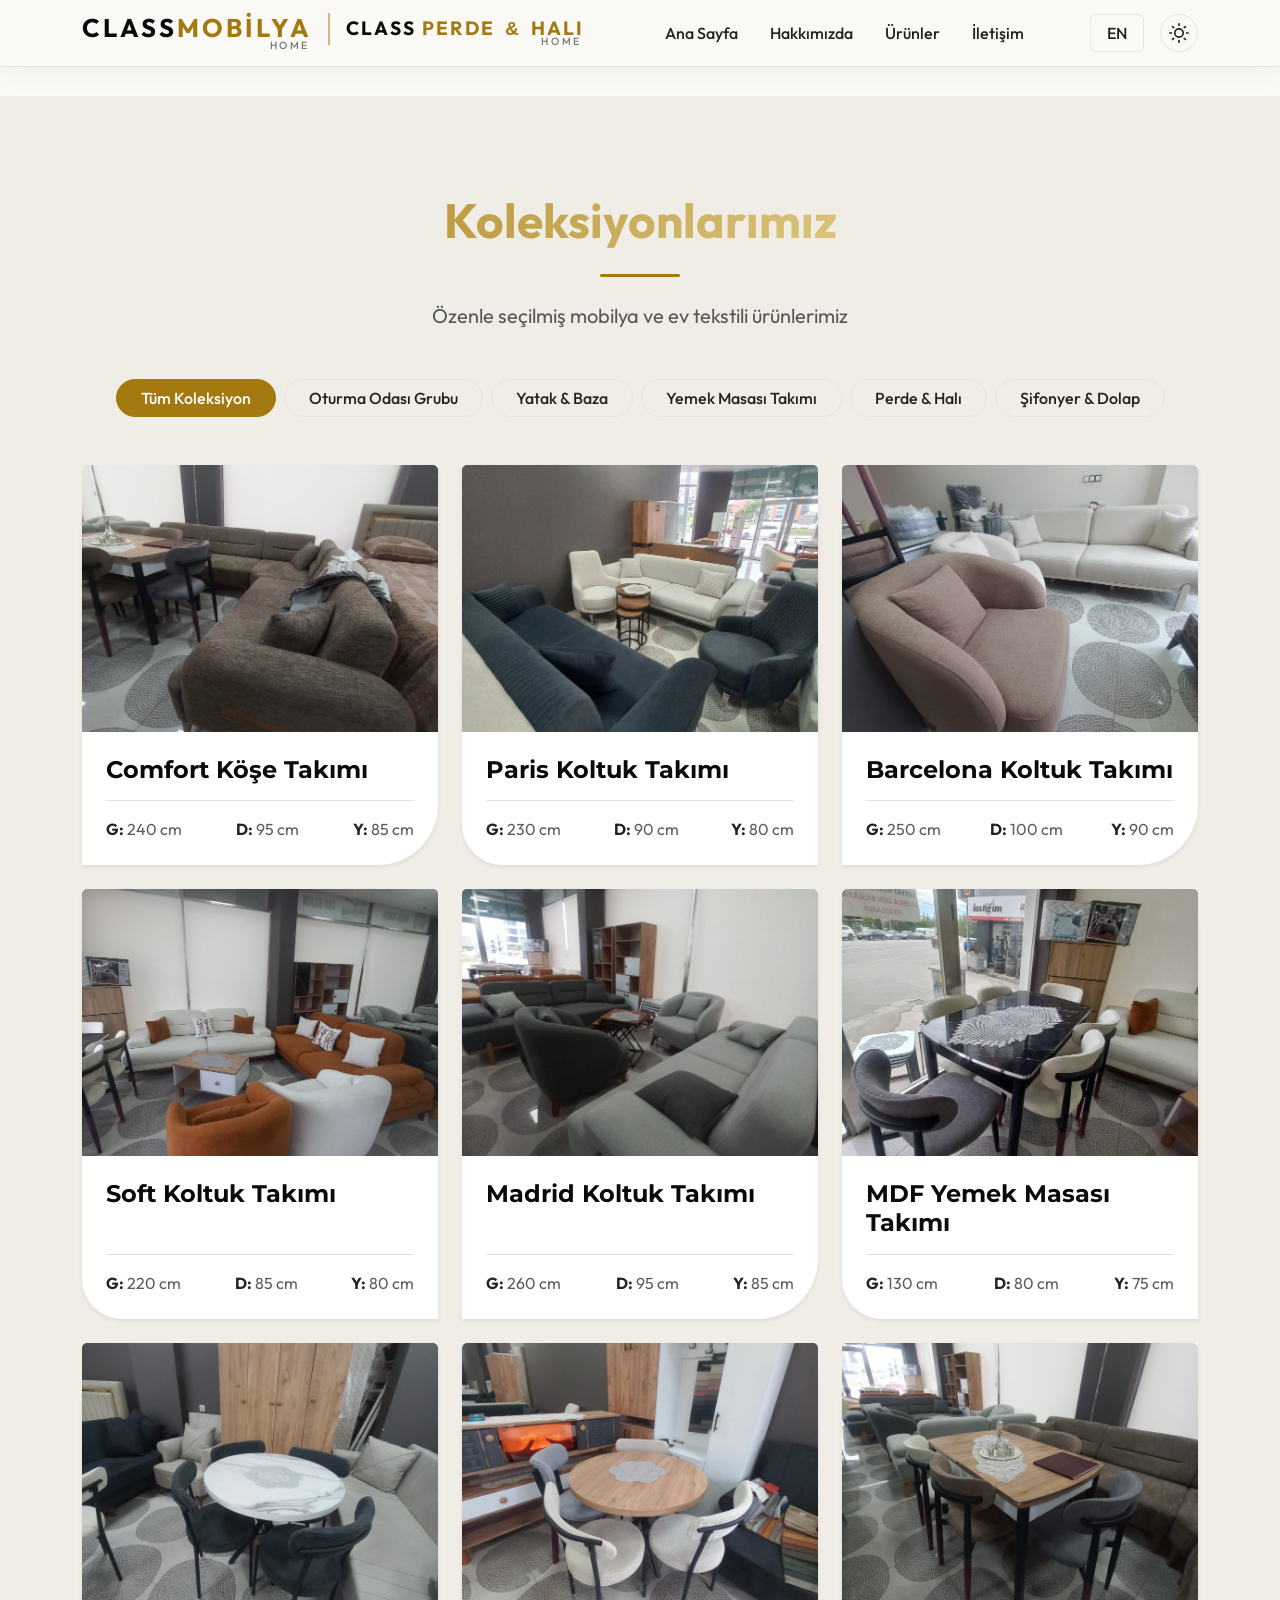
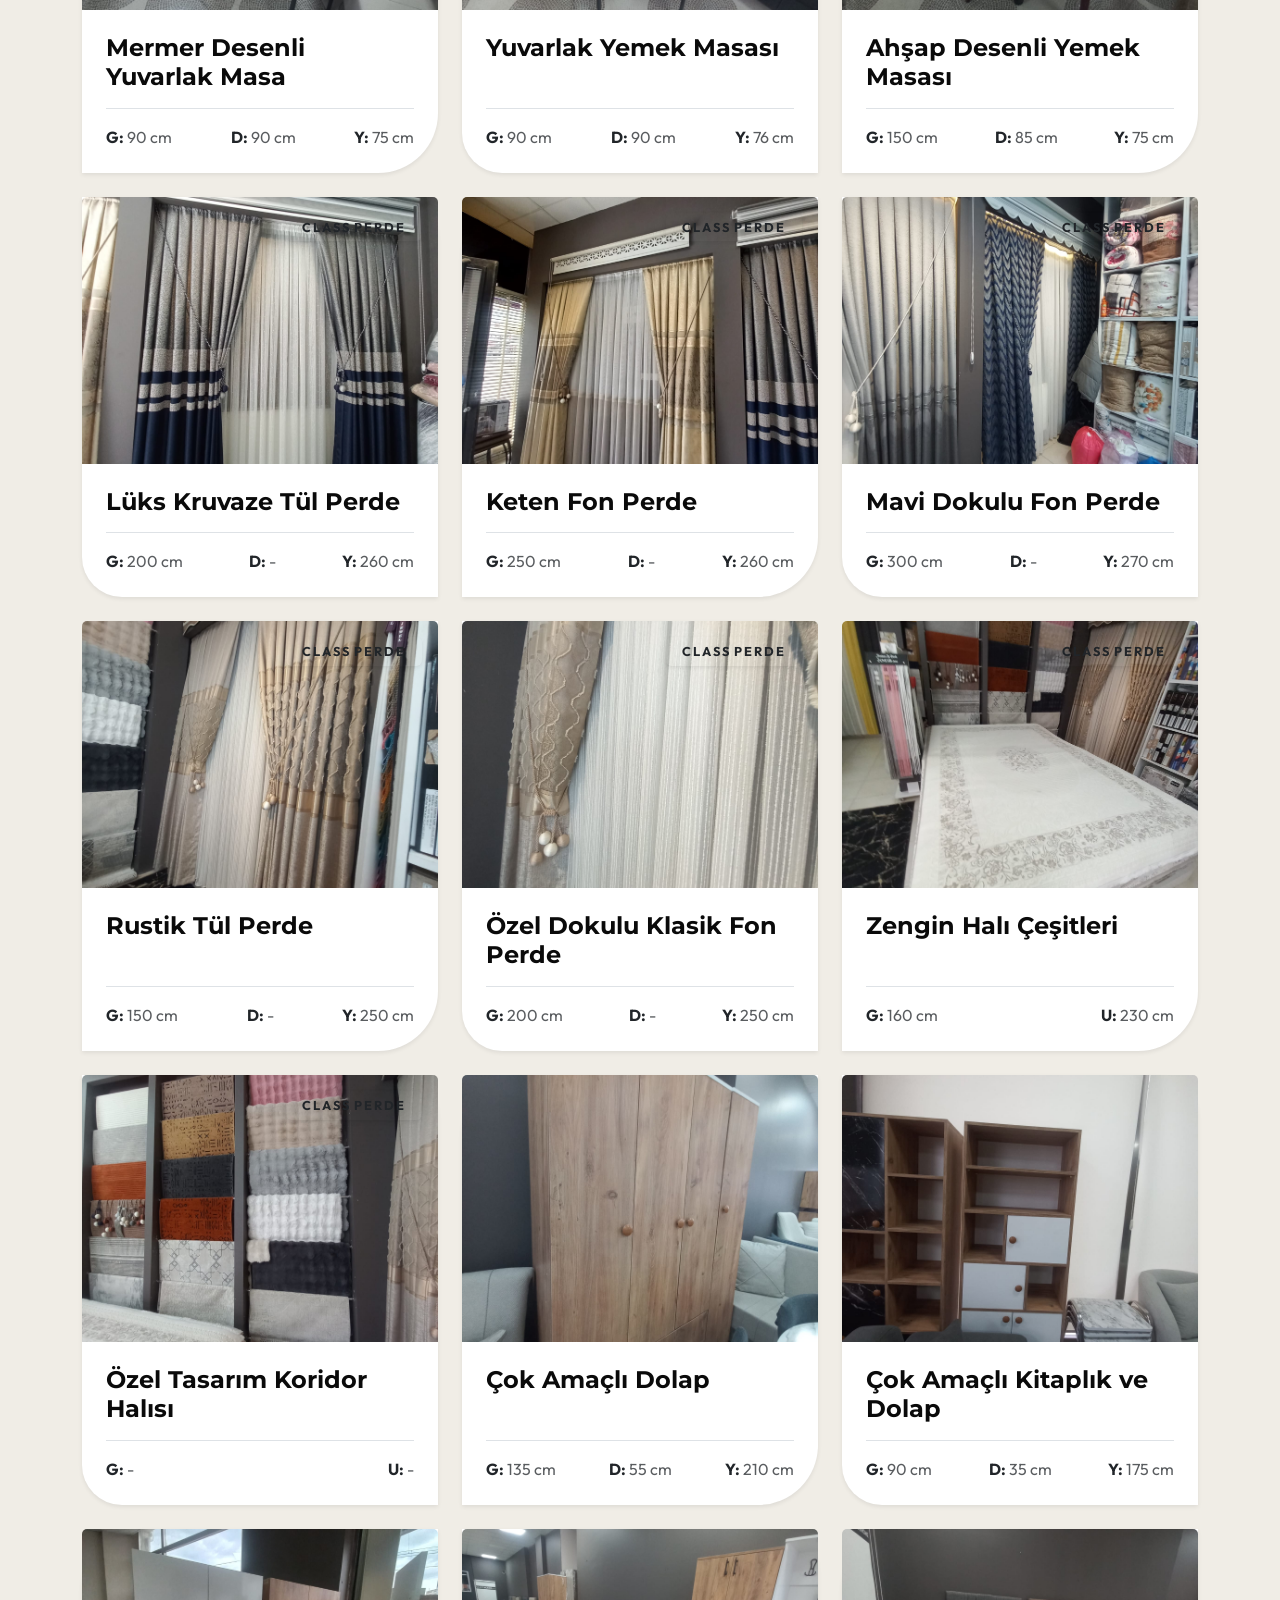
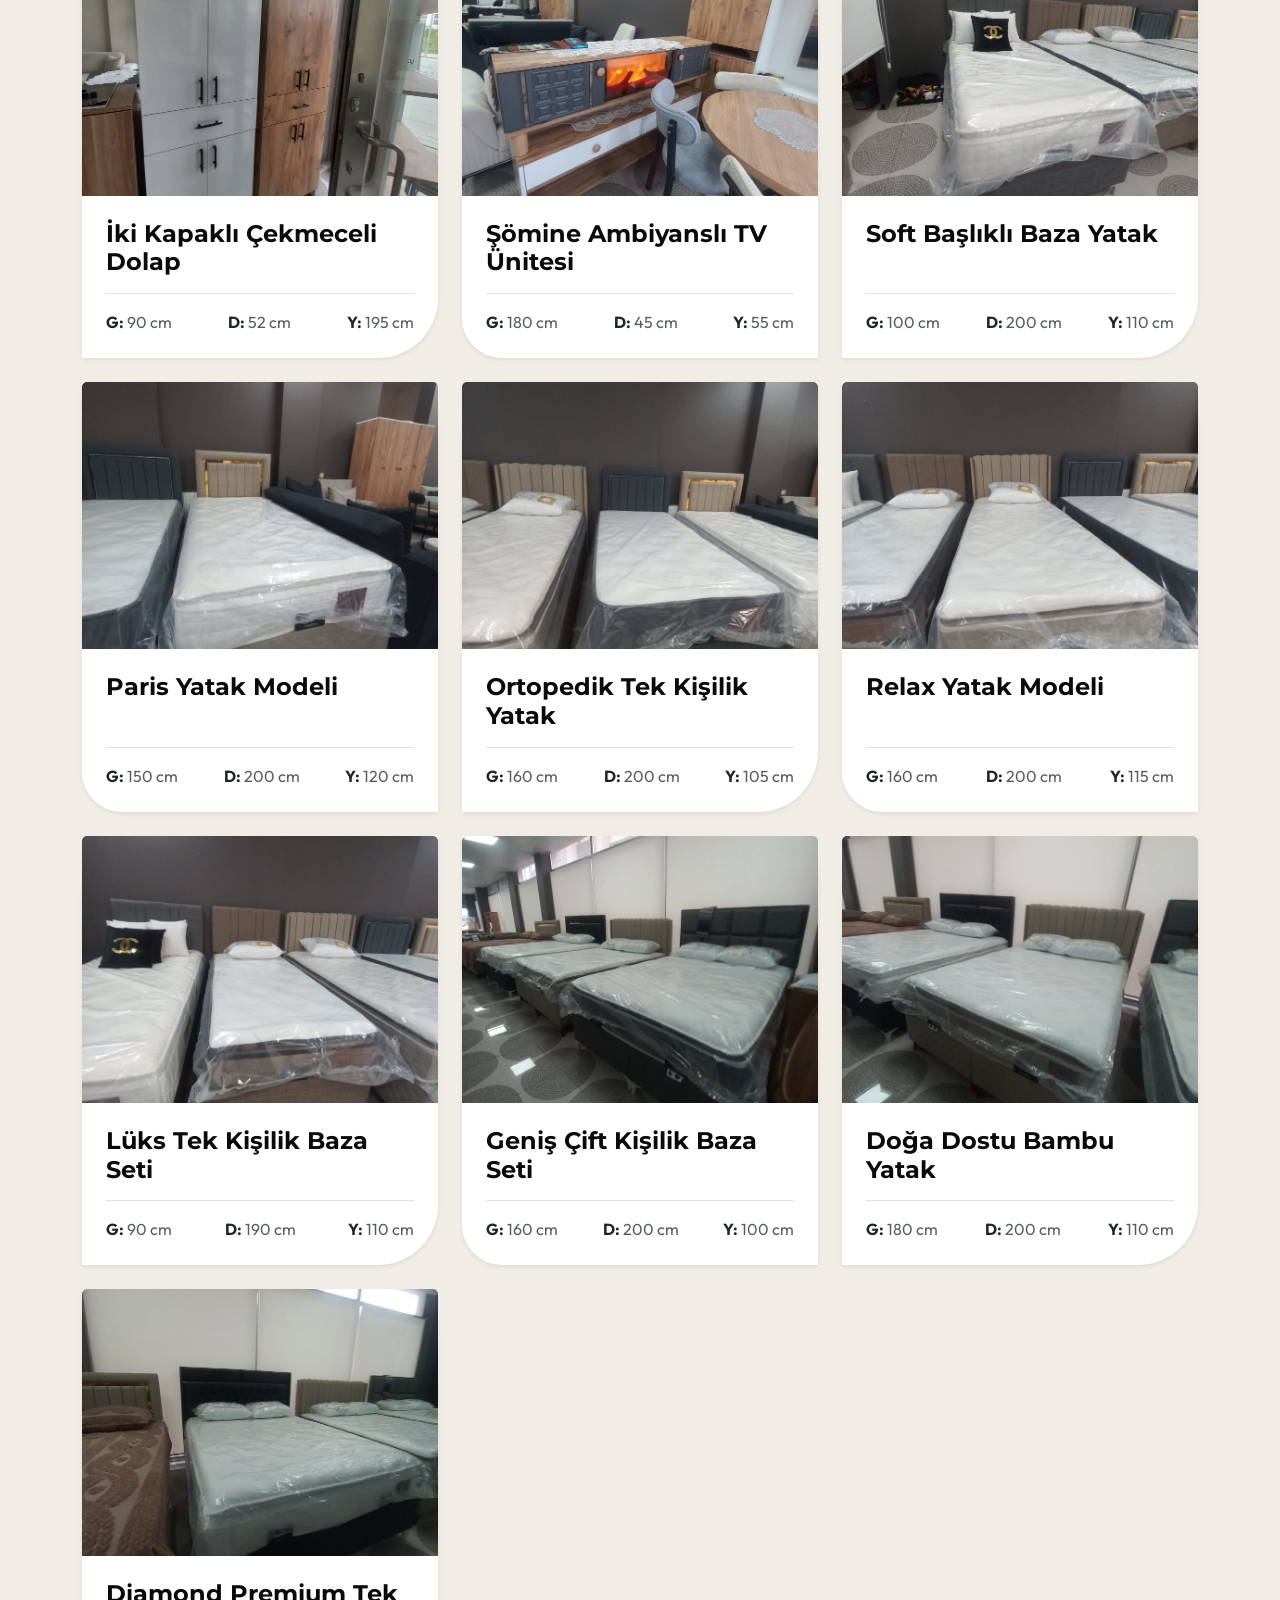
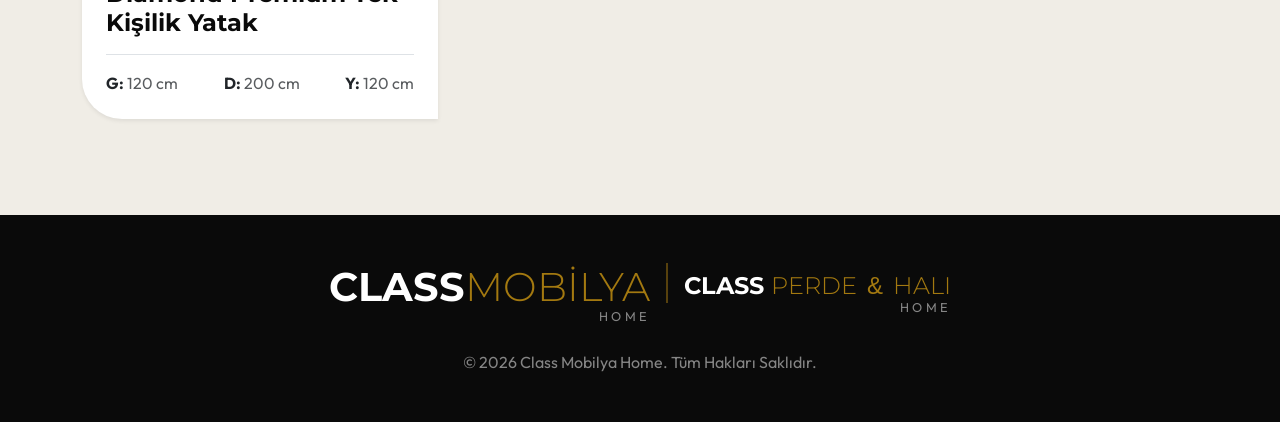
==== commit 01c85480: "Ekran görüntüleri eklendi ve README güncellendi" ====
--- a/urunler.html
+++ b/urunler.html
@@ -148,6 +148,6 @@
     </footer>
 
     <script src="https://cdn.jsdelivr.net/npm/bootstrap@5.3.3/dist/js/bootstrap.bundle.min.js" defer></script>
-    <script src="js/script-v2.js?v=18" defer></script>
+    <script src="js/script-v2.js?v=20" defer></script>
 </body>
 </html>
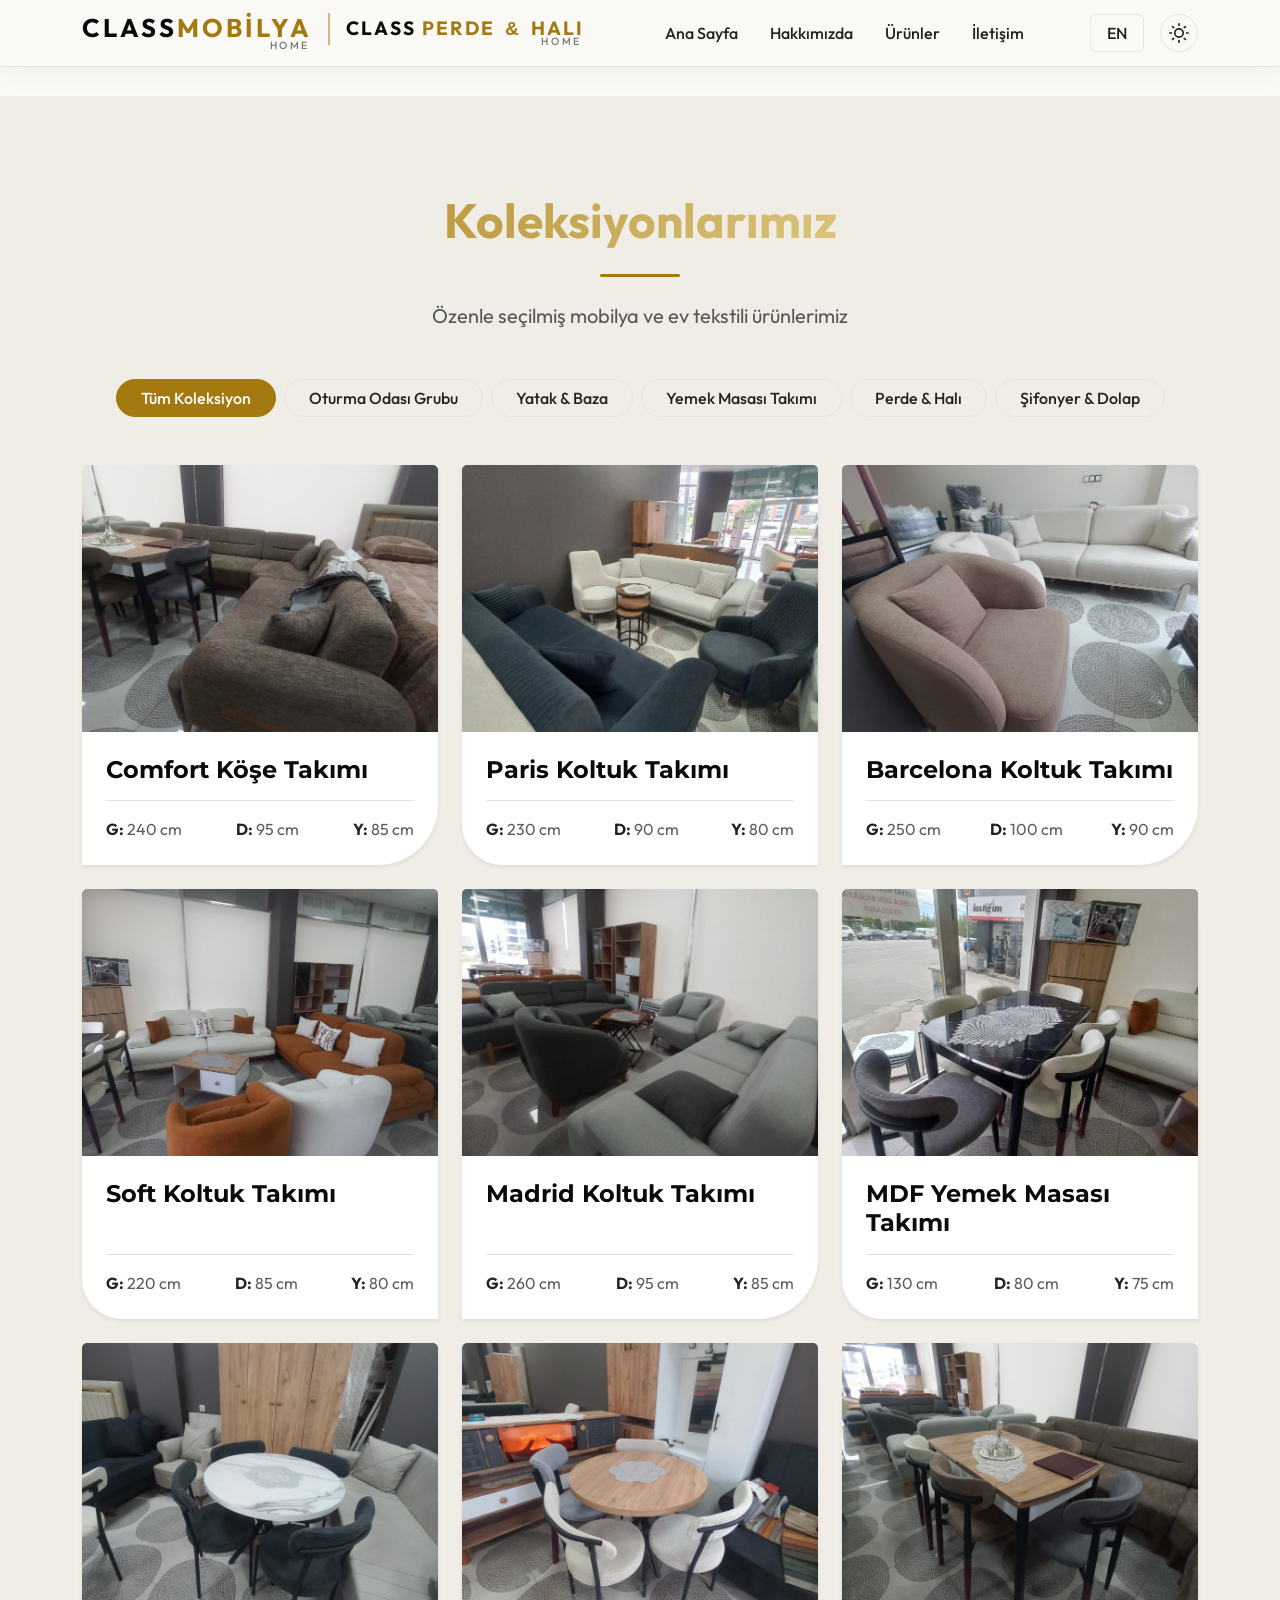
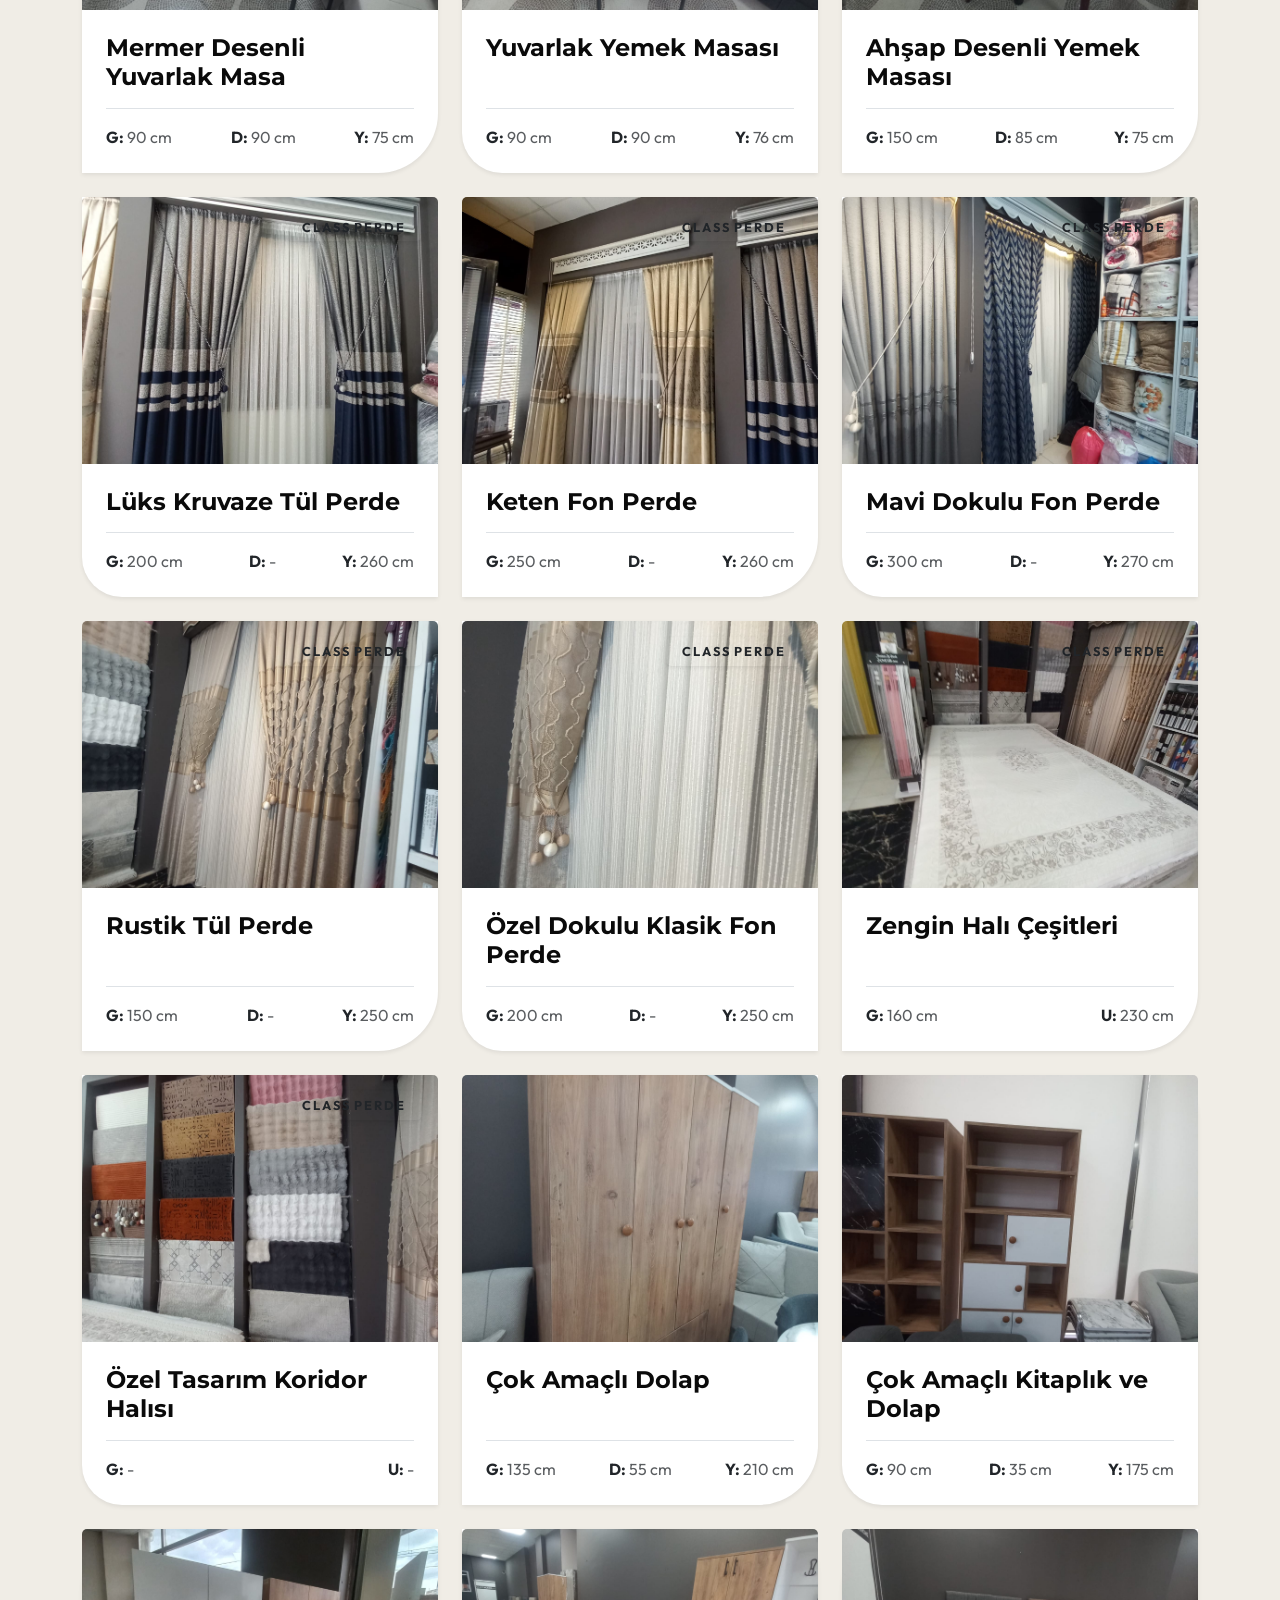
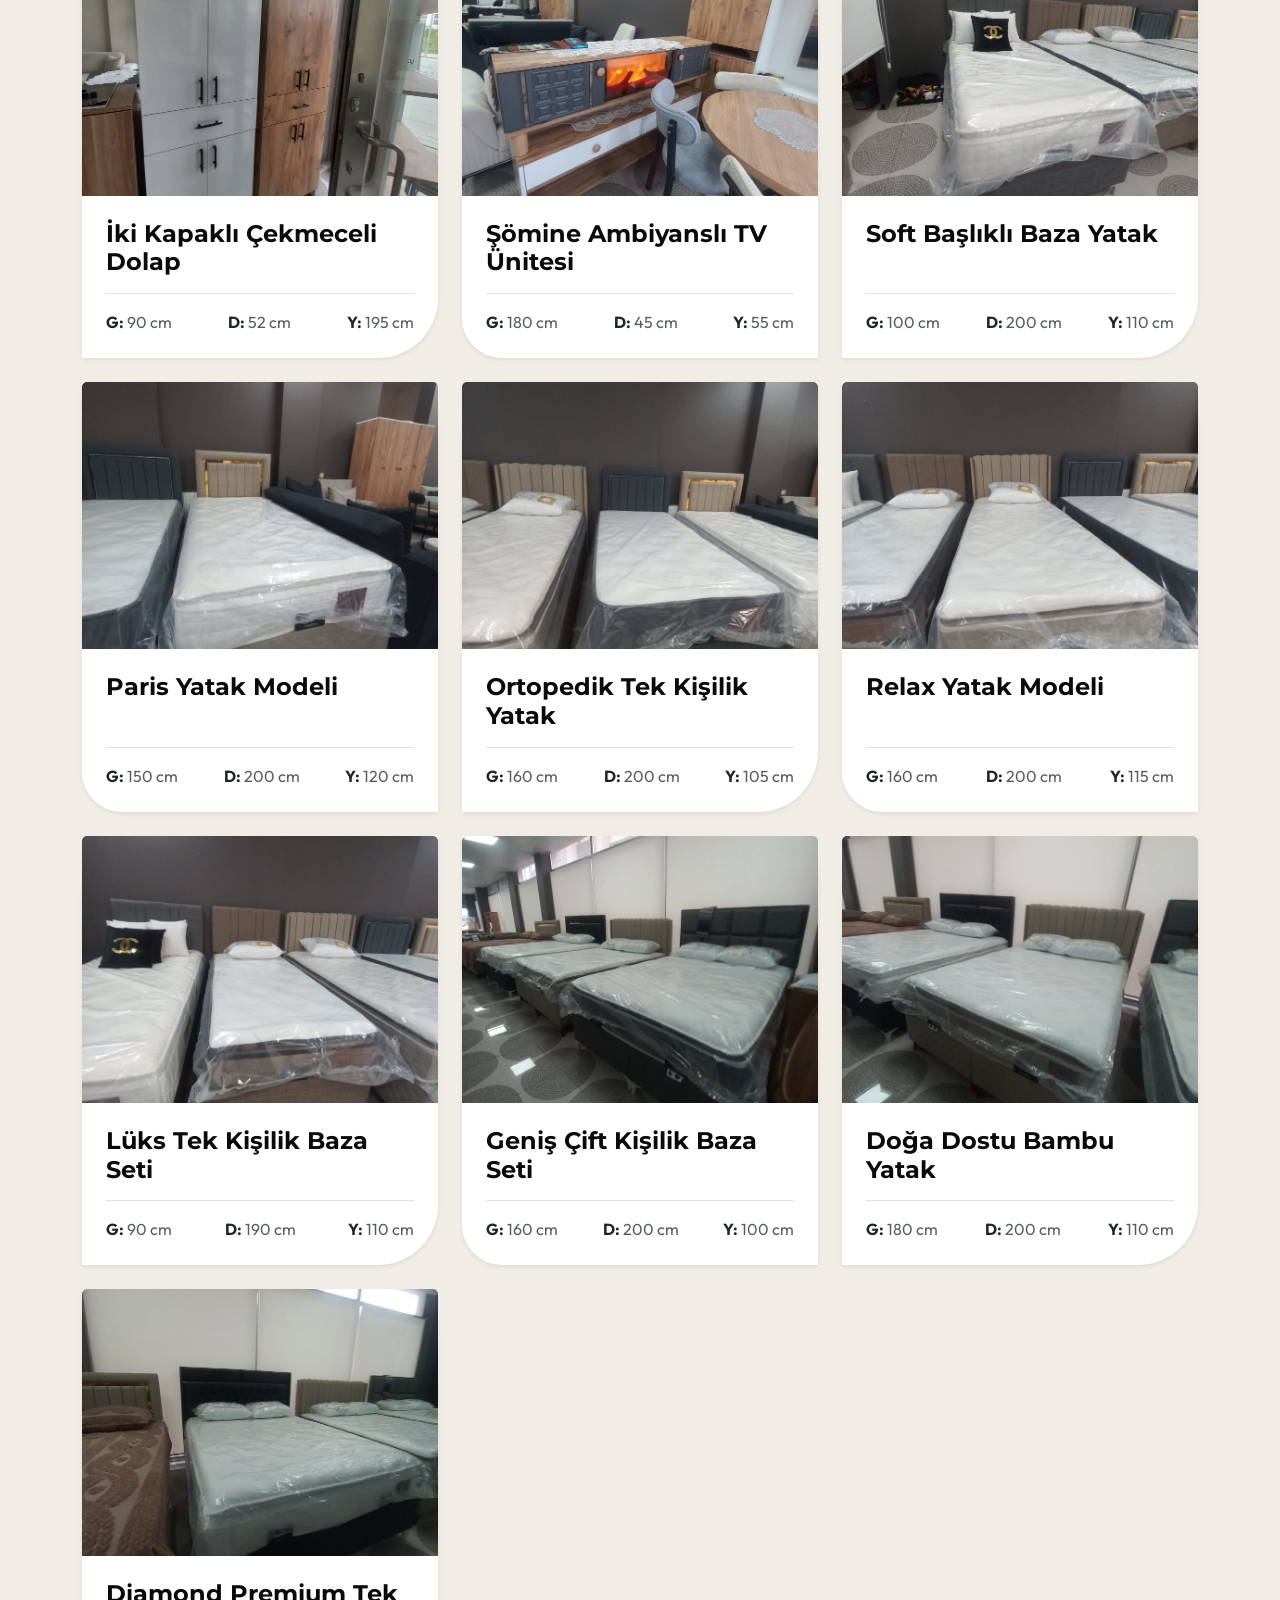
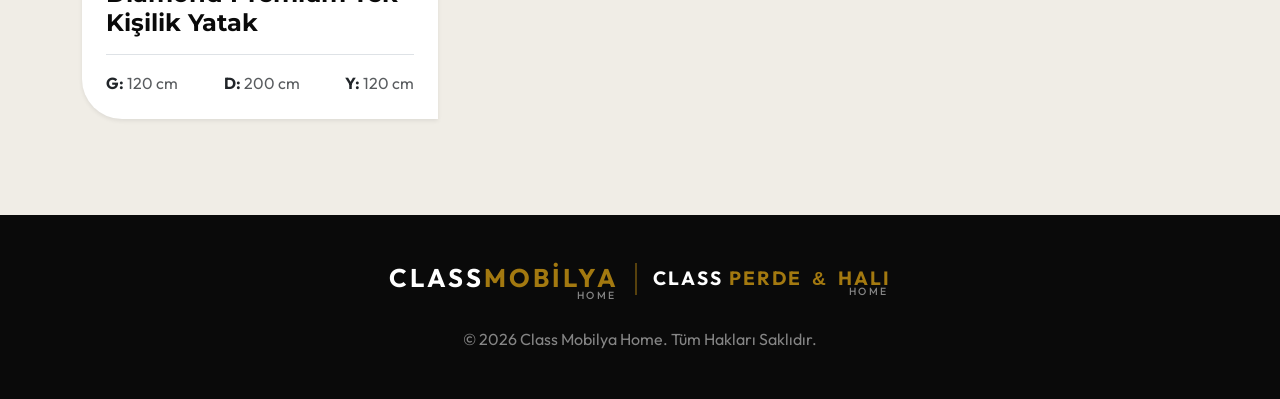
==== commit af872797: "Fix footer logo to match header logo on mobile" ====
--- a/urunler.html
+++ b/urunler.html
@@ -132,13 +132,13 @@
         <div class="container text-center">
             <div class="mb-4 d-flex justify-content-center align-items-center gap-2 gap-md-3">
                 <div class="d-flex flex-column align-items-end">
-                    <h3 class="font-display display-6 fw-bold mb-0">CLASS<span class="text-secondary-gold fw-light">MOBİLYA</span></h3>
-                    <p class="tracking-widest text-uppercase fs-7 text-white-50 mb-0" style="margin-top: -4px;">HOME</p>
+                    <h3 class="mb-0 fw-bold text-white" style="font-size: clamp(1rem, 4vw, 1.6rem); letter-spacing: clamp(1px, 1vw, 3px);">CLASS<span class="text-secondary-gold">MOBİLYA</span></h3>
+                    <span class="tracking-widest text-uppercase text-white-50" style="font-size: 0.65rem; font-weight: 500; margin-top: -6px; padding-right: 2px;">HOME</span>
                 </div>
-                <div class="vr opacity-50 d-none d-md-block" style="height: 40px; width: 2px; background-color: var(--renk-ikincil-altin);"></div>
+                <div class="vr opacity-50" style="height: 32px; width: 2px; background-color: var(--renk-ikincil-altin);"></div>
                 <div class="d-flex flex-column align-items-end">
-                    <h4 class="font-display display-6 fw-bold mb-0" style="font-size: 1.5rem;">CLASS <span class="text-secondary-gold fw-light">PERDE <span style="font-family: Arial, sans-serif;" class="mx-1">&amp;</span> HALI</span></h4>
-                    <p class="tracking-widest text-uppercase fs-7 text-white-50 mb-0" style="margin-top: -2px;">HOME</p>
+                    <h4 class="mb-0 fw-bold text-white" style="font-size: clamp(0.75rem, 3vw, 1.2rem); letter-spacing: clamp(0.5px, 0.5vw, 2px);">CLASS <span class="text-secondary-gold">PERDE <span style="font-family: Arial, sans-serif;" class="mx-1">&amp;</span> HALI</span></h4>
+                    <span class="tracking-widest text-uppercase text-white-50" style="font-size: 0.65rem; font-weight: 500; margin-top: -6px; padding-right: 2px;">HOME</span>
                 </div>
             </div>
             <div class="text-white-50 fs-6">
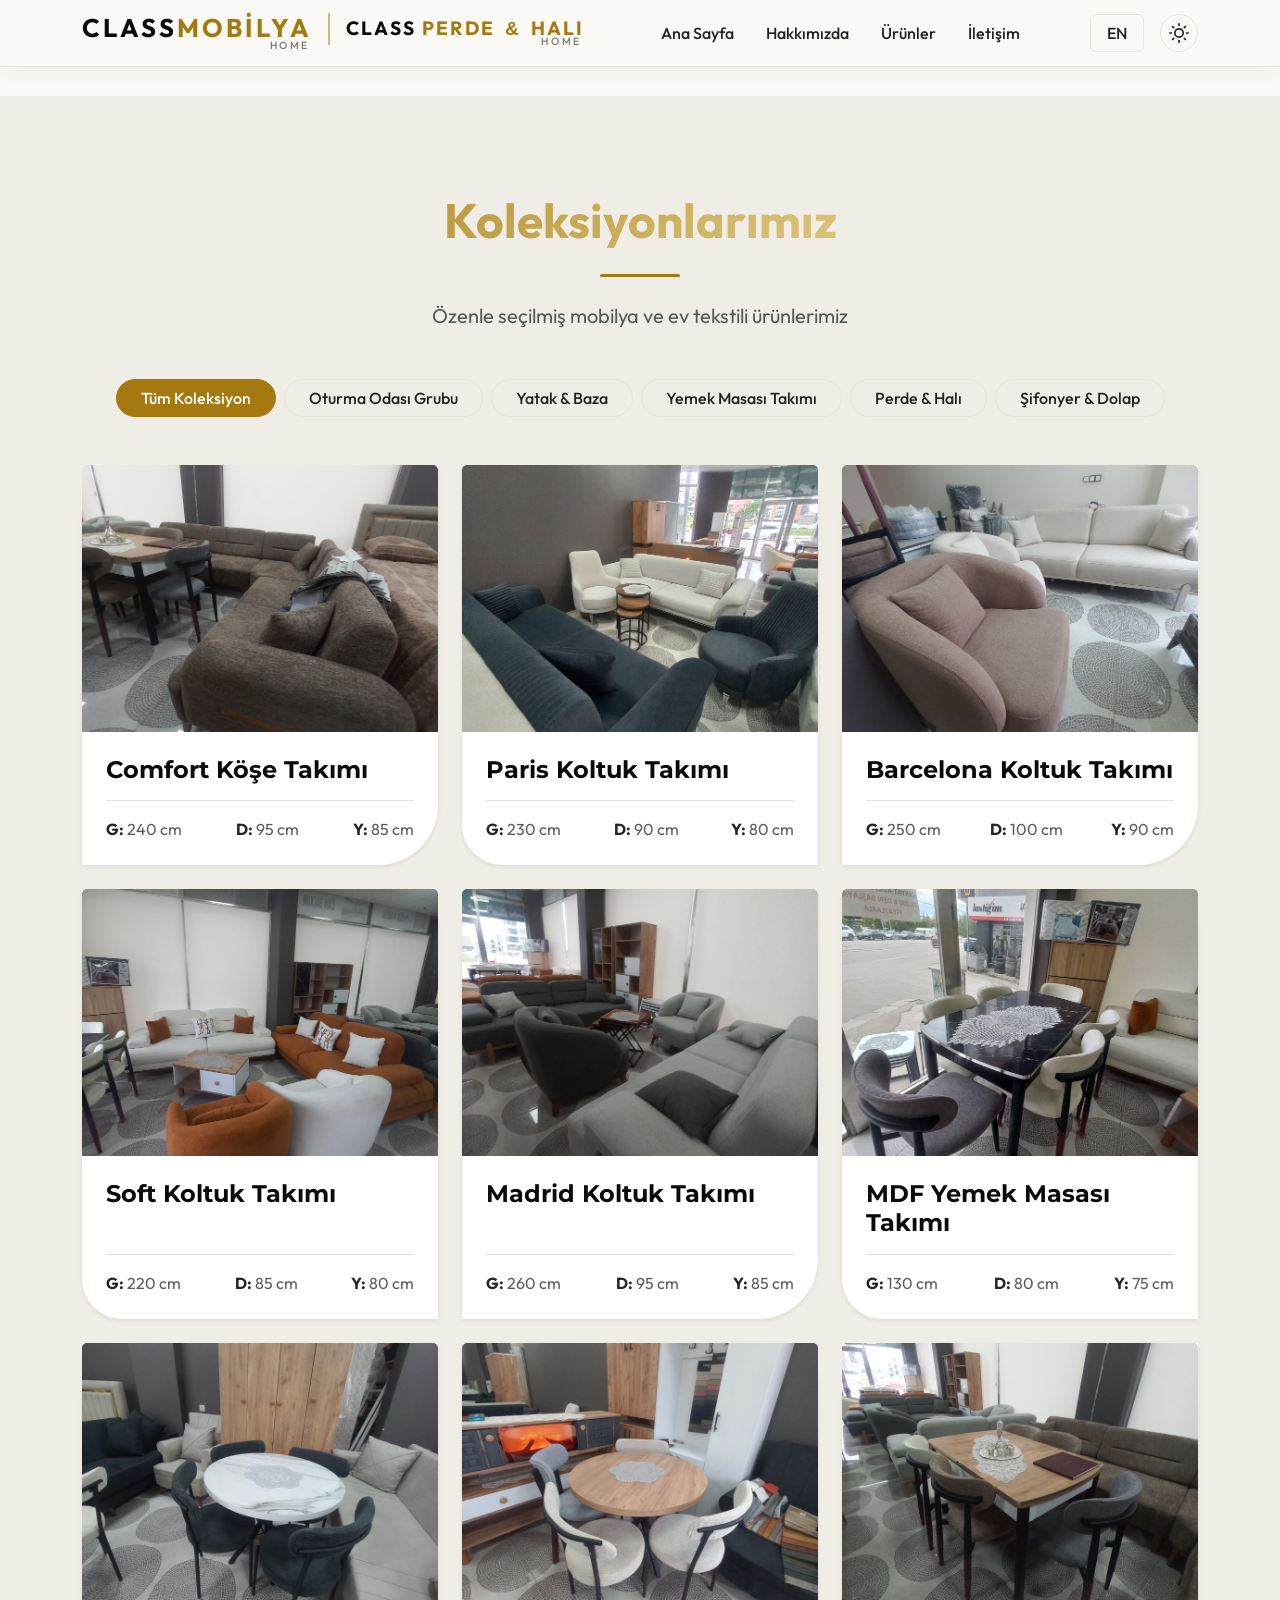
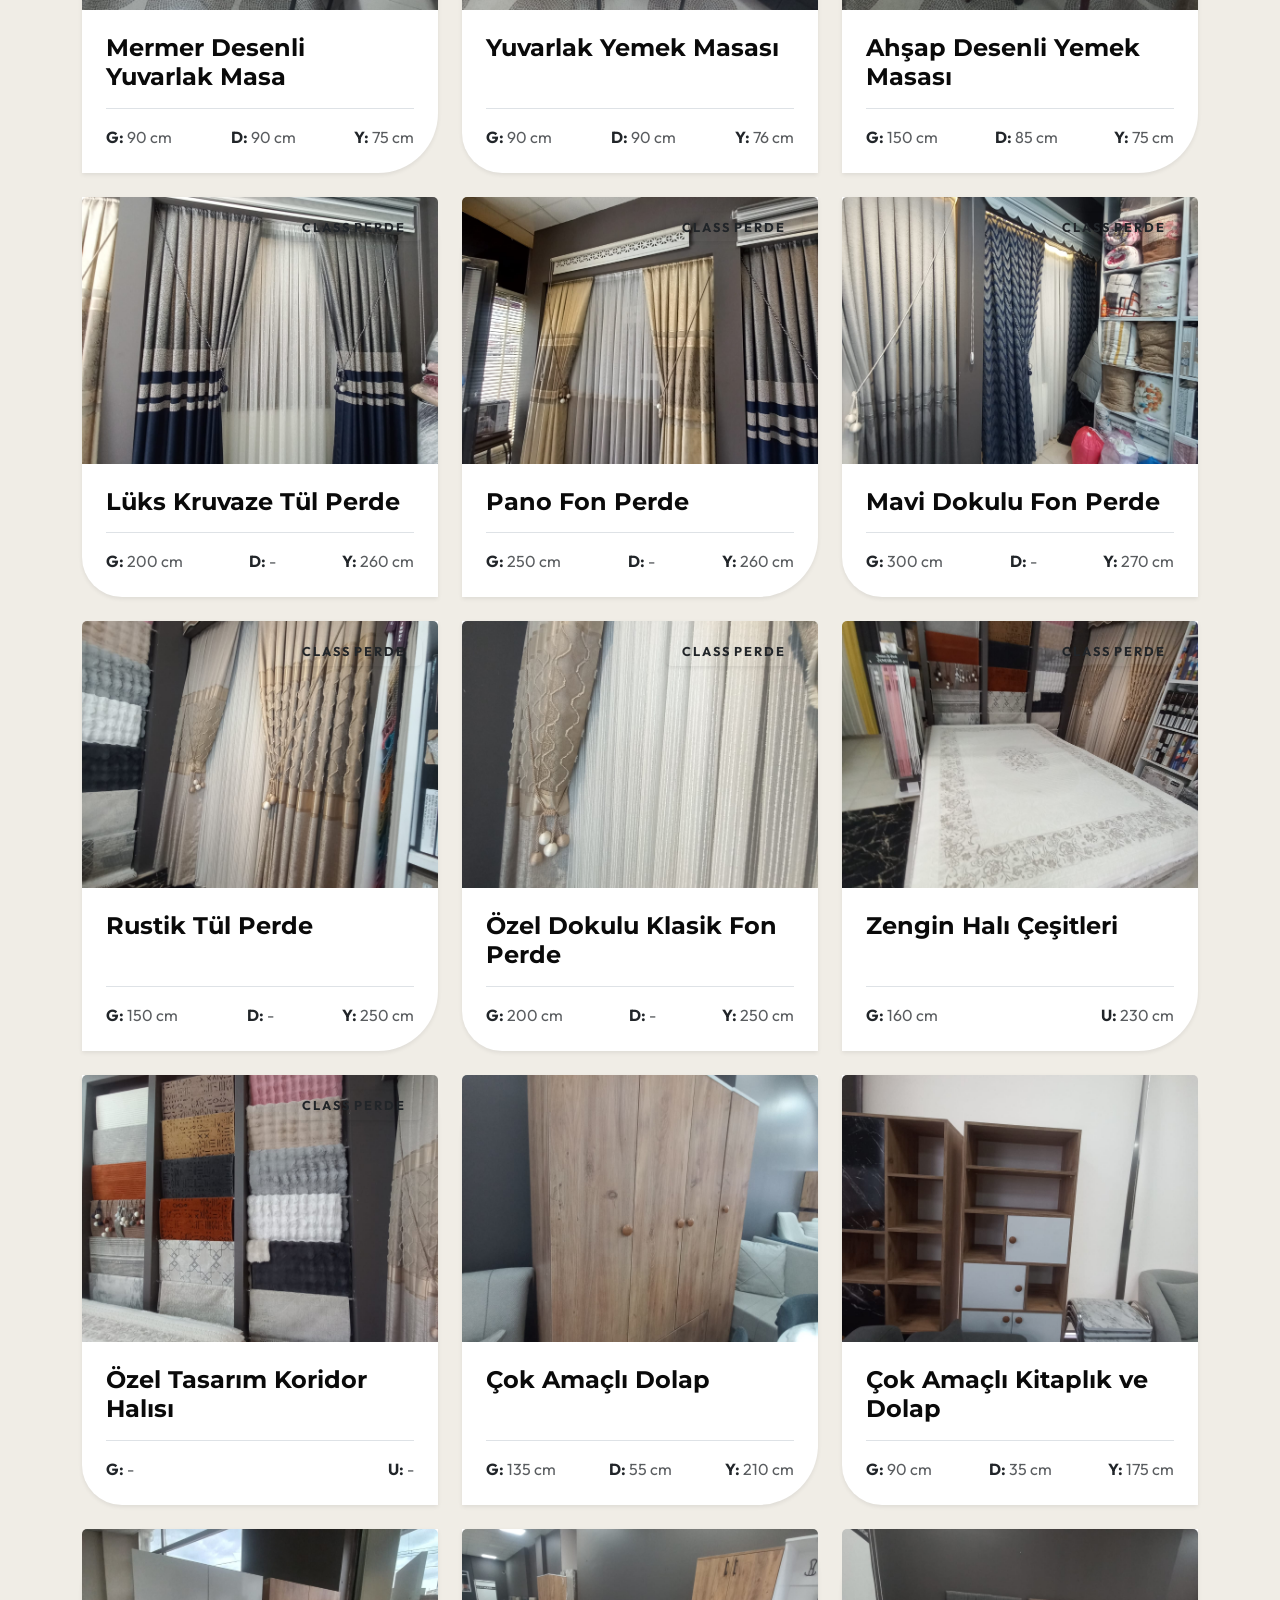
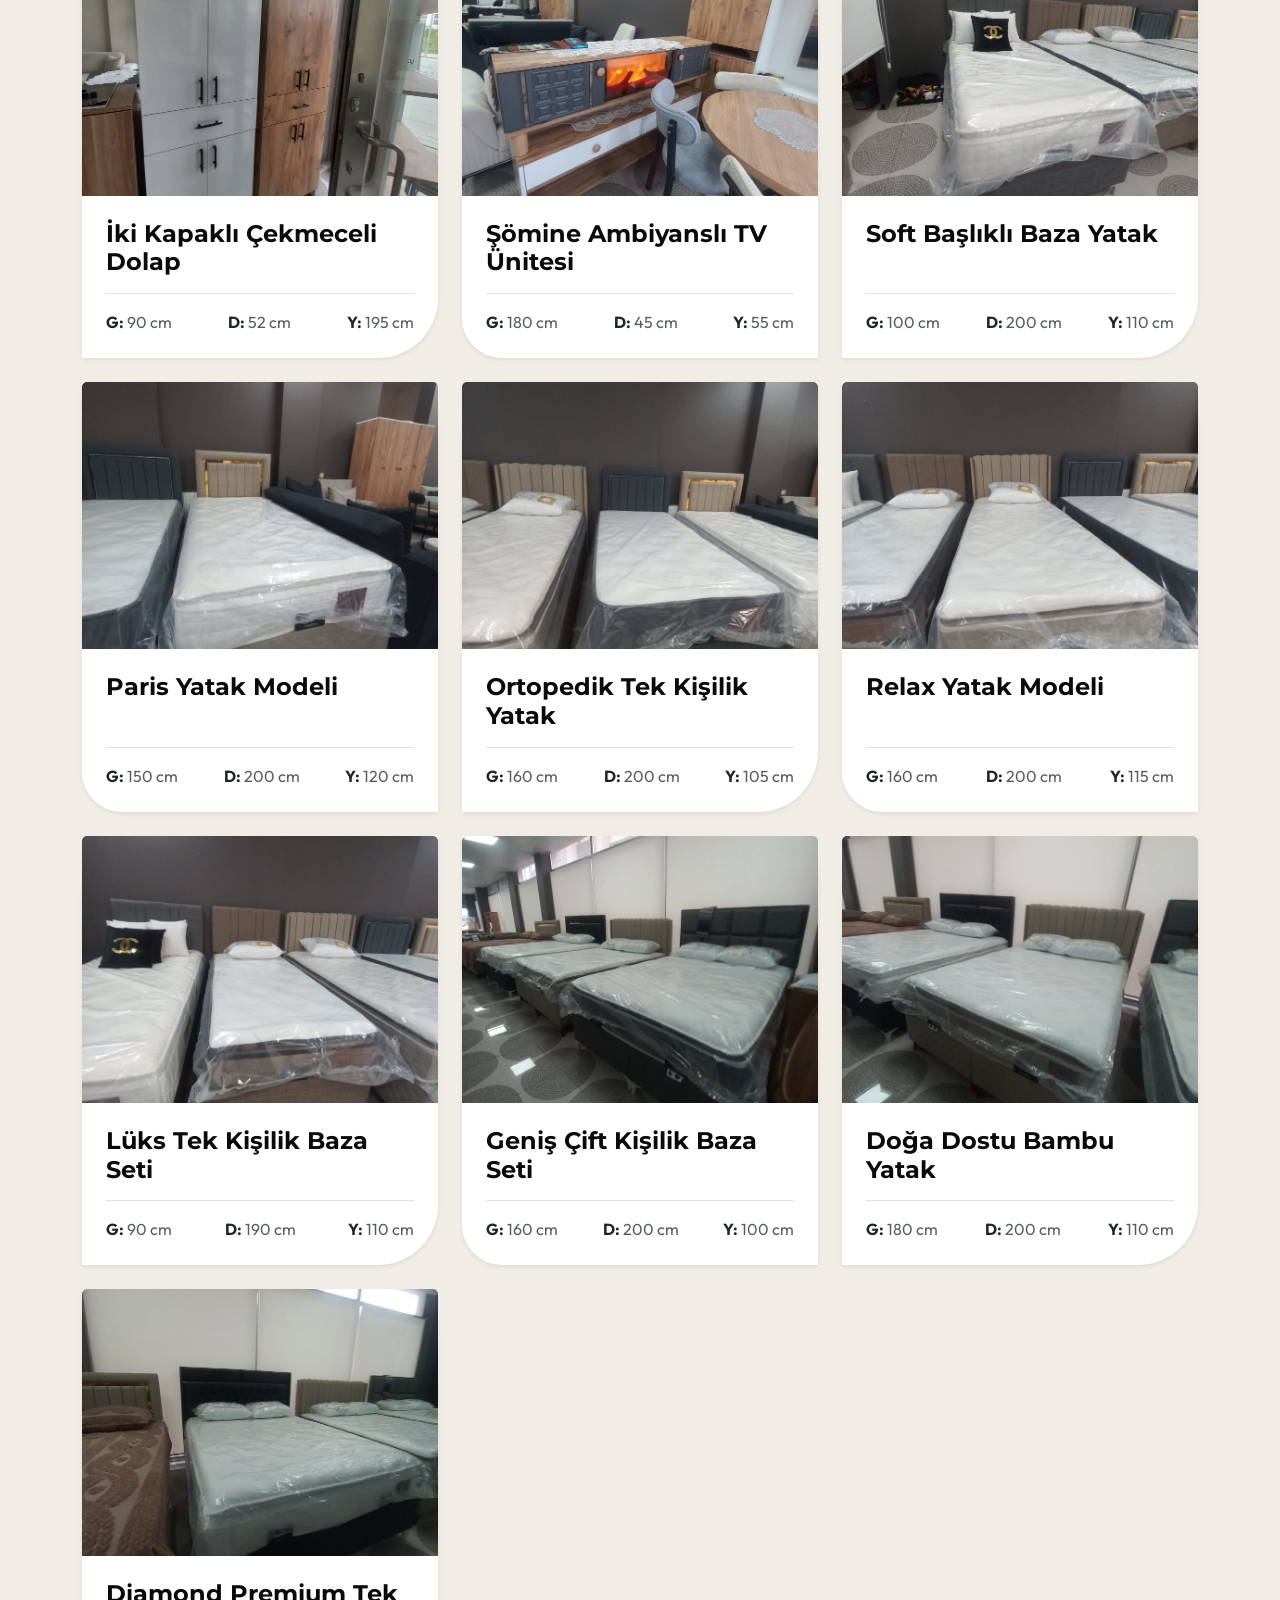
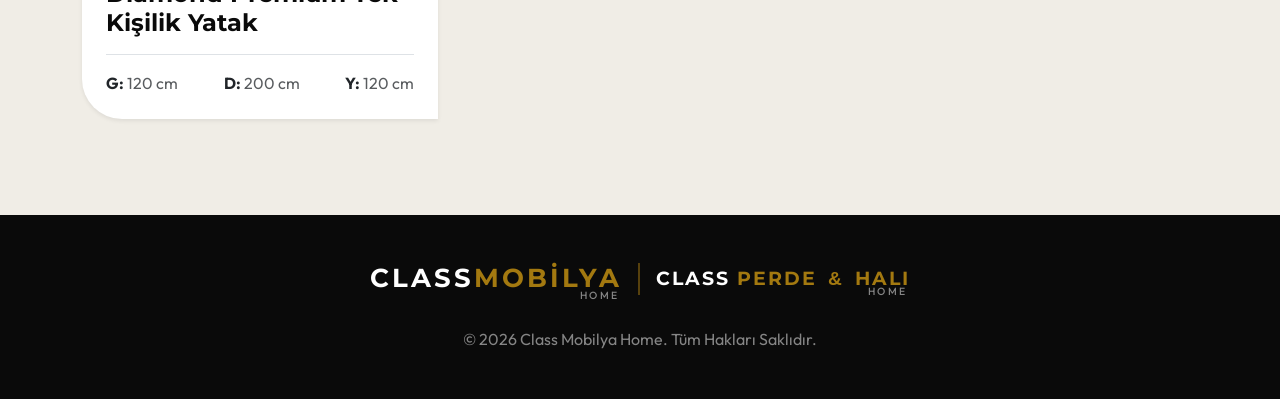
==== commit 4af41361: "Fix footer logo text wrapping on mobile devices" ====
--- a/urunler.html
+++ b/urunler.html
@@ -130,14 +130,14 @@
 
     <footer class="bg-footer text-white py-5 mt-auto">
         <div class="container text-center">
-            <div class="mb-4 d-flex justify-content-center align-items-center gap-2 gap-md-3">
+            <div class="mb-4 d-flex justify-content-center align-items-center gap-1 gap-md-3">
                 <div class="d-flex flex-column align-items-end">
-                    <h3 class="mb-0 fw-bold text-white" style="font-size: clamp(1rem, 4vw, 1.6rem); letter-spacing: clamp(1px, 1vw, 3px);">CLASS<span class="text-secondary-gold">MOBİLYA</span></h3>
+                    <h3 class="mb-0 fw-bold text-white font-display" style="font-size: clamp(0.85rem, 3vw, 1.6rem); letter-spacing: clamp(0px, 0.5vw, 3px); white-space: nowrap;">CLASS<span class="text-secondary-gold">MOBİLYA</span></h3>
                     <span class="tracking-widest text-uppercase text-white-50" style="font-size: 0.65rem; font-weight: 500; margin-top: -6px; padding-right: 2px;">HOME</span>
                 </div>
-                <div class="vr opacity-50" style="height: 32px; width: 2px; background-color: var(--renk-ikincil-altin);"></div>
+                <div class="vr opacity-50 theme-divider" style="height: 32px; width: 2px;"></div>
                 <div class="d-flex flex-column align-items-end">
-                    <h4 class="mb-0 fw-bold text-white" style="font-size: clamp(0.75rem, 3vw, 1.2rem); letter-spacing: clamp(0.5px, 0.5vw, 2px);">CLASS <span class="text-secondary-gold">PERDE <span style="font-family: Arial, sans-serif;" class="mx-1">&amp;</span> HALI</span></h4>
+                    <h4 class="mb-0 fw-bold text-white font-display" style="font-size: clamp(0.65rem, 2.5vw, 1.2rem); letter-spacing: clamp(0px, 0.5vw, 2px); white-space: nowrap;">CLASS <span class="text-secondary-gold">PERDE <span style="font-family: Arial, sans-serif;" class="mx-1">&amp;</span> HALI</span></h4>
                     <span class="tracking-widest text-uppercase text-white-50" style="font-size: 0.65rem; font-weight: 500; margin-top: -6px; padding-right: 2px;">HOME</span>
                 </div>
             </div>
--- a/css/style.css
+++ b/css/style.css
@@ -217,18 +217,29 @@
     background-image: url("data:image/svg+xml,%3csvg xmlns='http://www.w3.org/2000/svg' viewBox='0 0 30 30'%3e%3cpath stroke='rgba%28255, 255, 255, 0.8%29' stroke-linecap='round' stroke-miterlimit='10' stroke-width='2' d='M4 7h22M4 15h22M4 23h22'/%3e%3c/svg%3e");
 }
 
+.navbar-brand {
+    margin-right: 0.5rem;
+}
+
 .navbar-brand h1 {
-    font-size: clamp(1rem, 4vw, 1.6rem);
-    letter-spacing: clamp(1px, 1vw, 3px);
+    font-size: clamp(0.85rem, 3vw, 1.6rem);
+    letter-spacing: clamp(0px, 0.5vw, 3px);
     font-weight: 700;
     color: var(--renk-ana-koyu);
 }
 
 .navbar-brand h2 {
-    font-size: clamp(0.75rem, 3vw, 1.2rem);
-    letter-spacing: clamp(0.5px, 0.5vw, 2px);
+    font-size: clamp(0.65rem, 2.5vw, 1.2rem);
+    letter-spacing: clamp(0px, 0.5vw, 2px);
     font-weight: 700;
     color: var(--renk-ana-koyu);
+}
+
+@media (max-width: 576px) {
+    .custom-navbar .container {
+        padding-left: 0.5rem;
+        padding-right: 0.5rem;
+    }
 }
 
 .theme-divider {
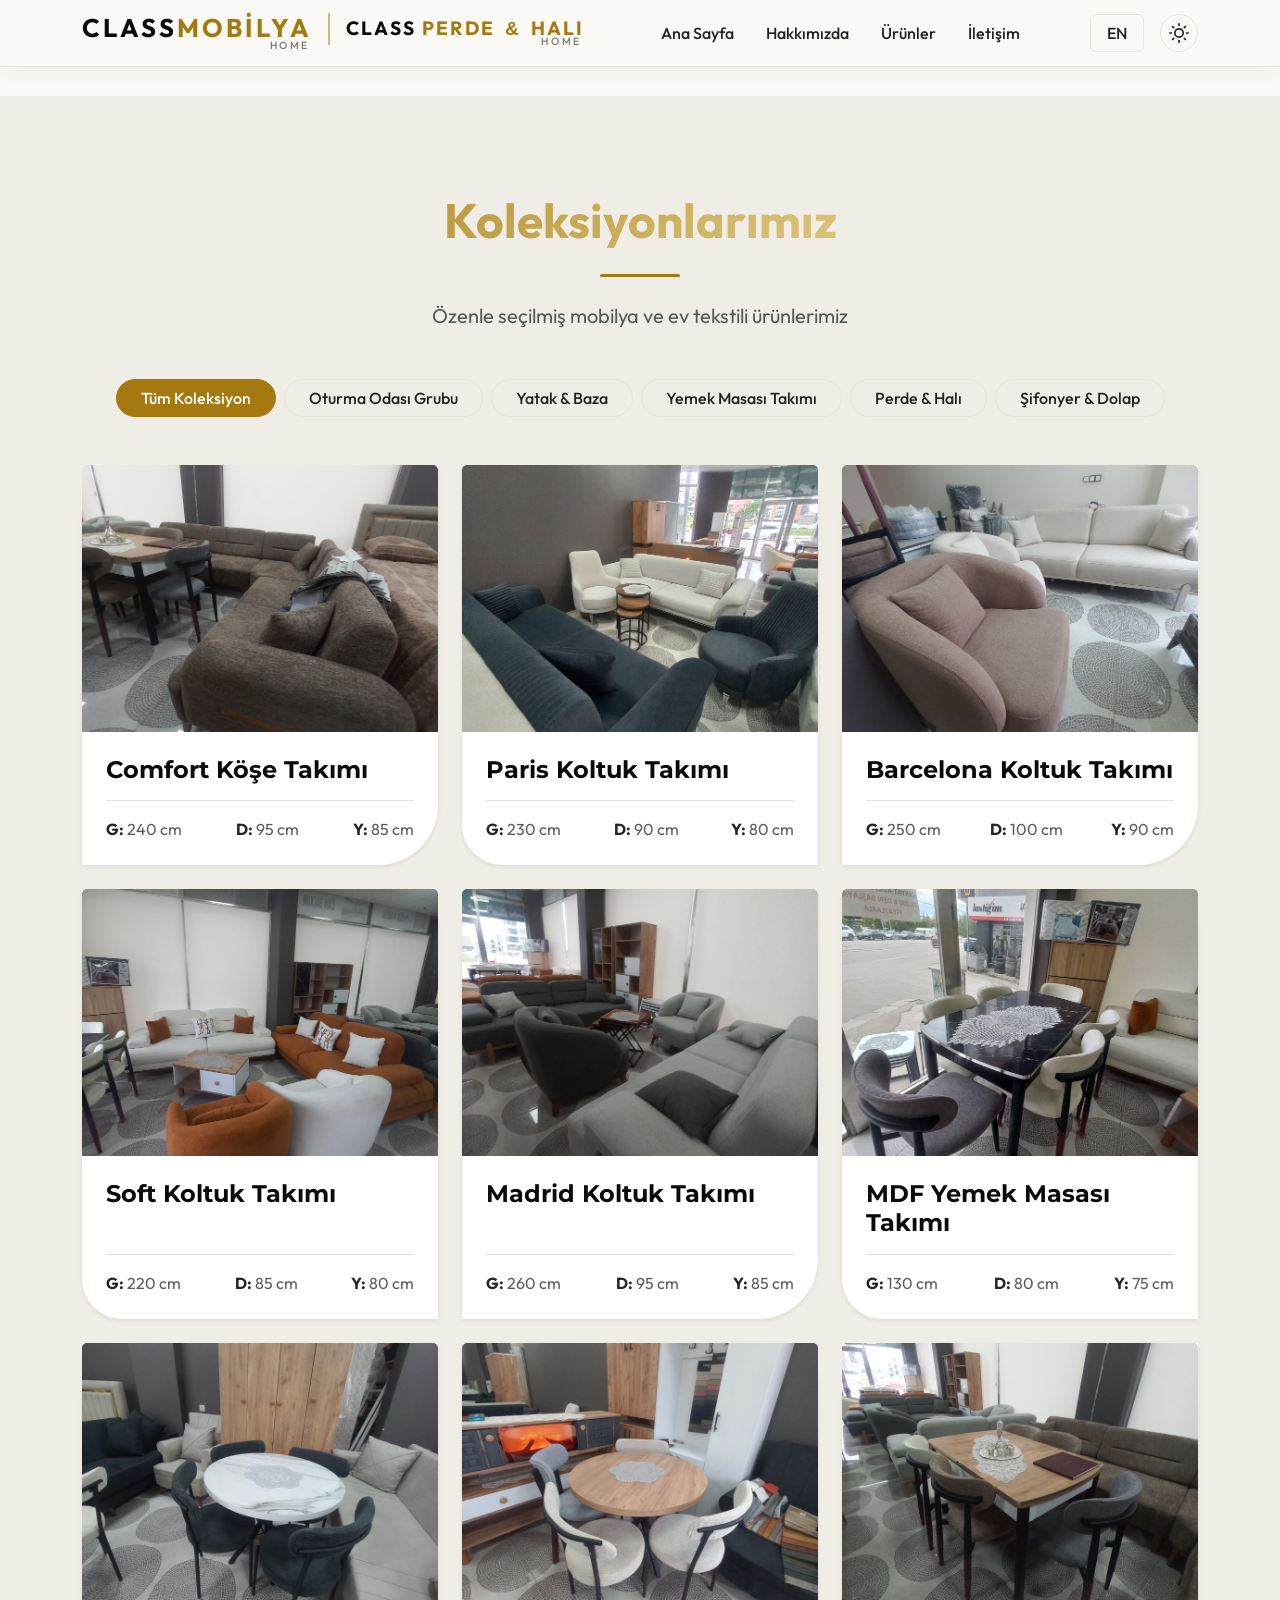
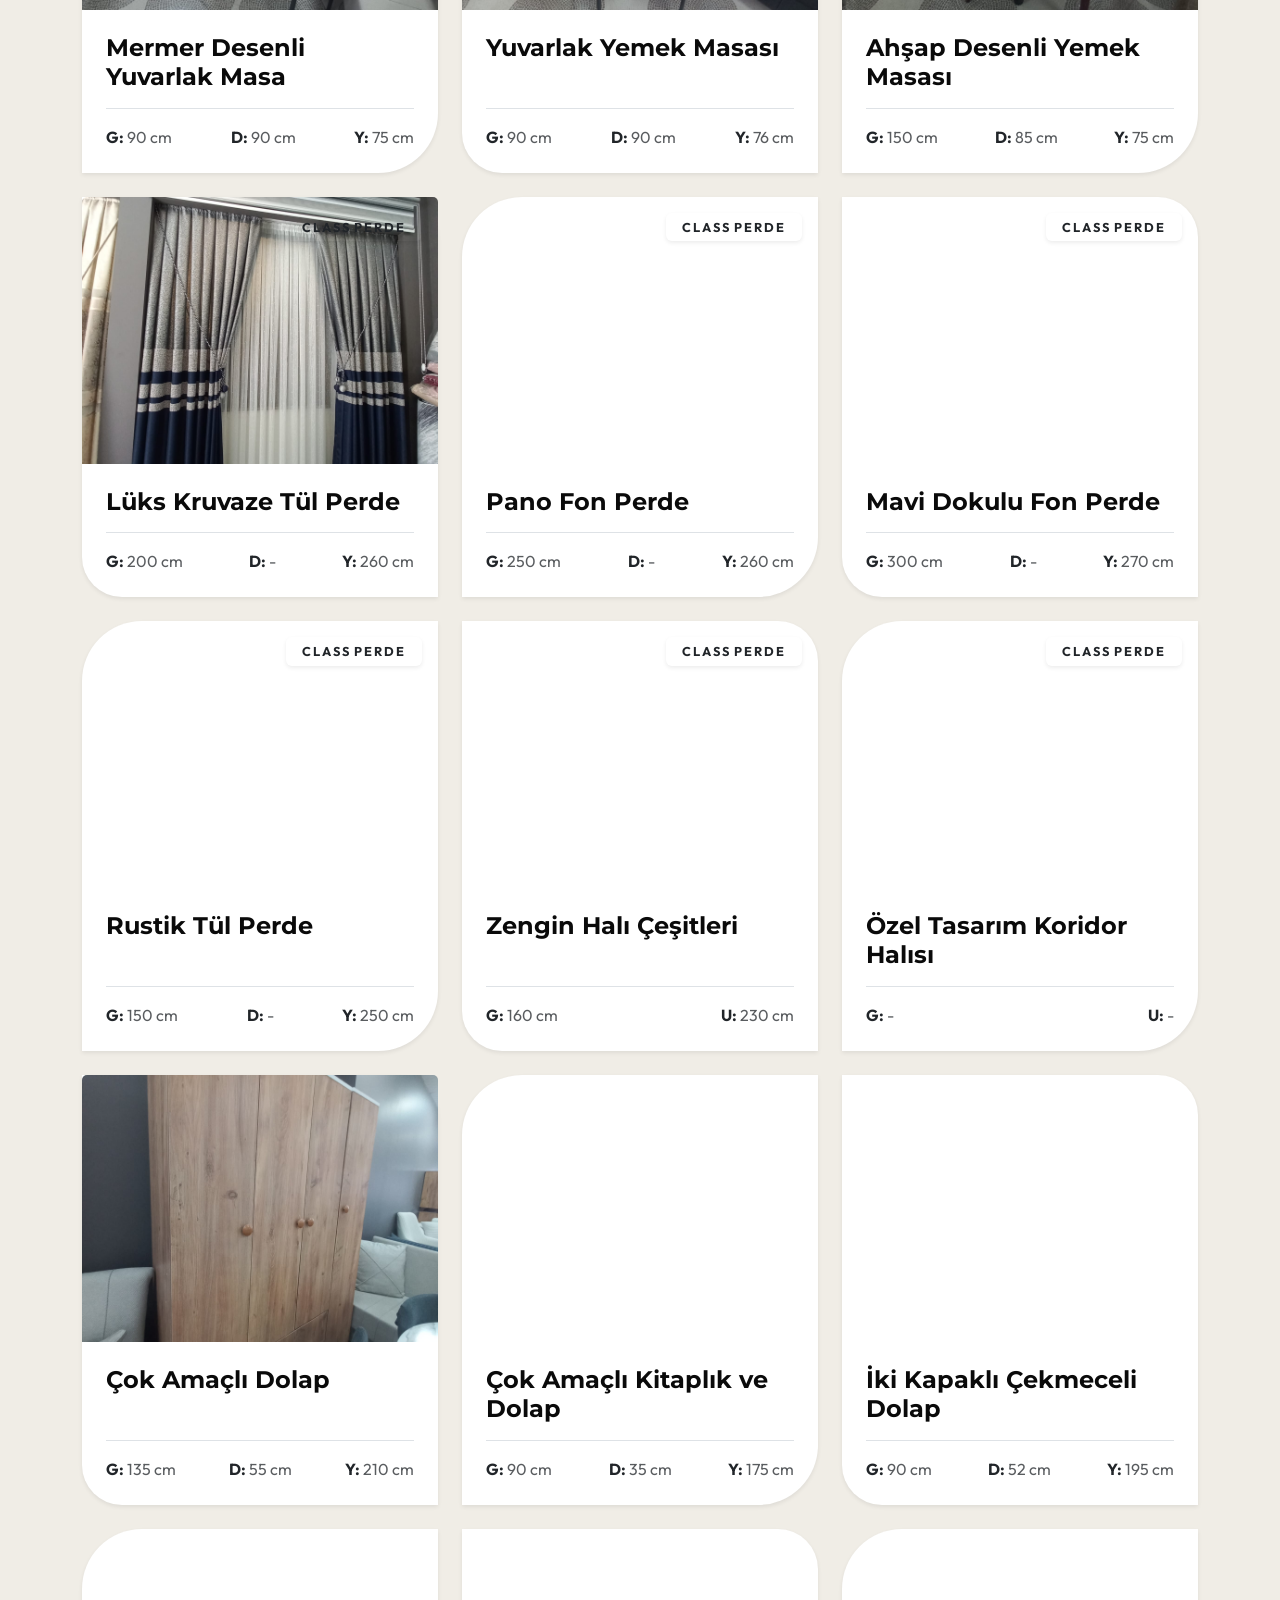
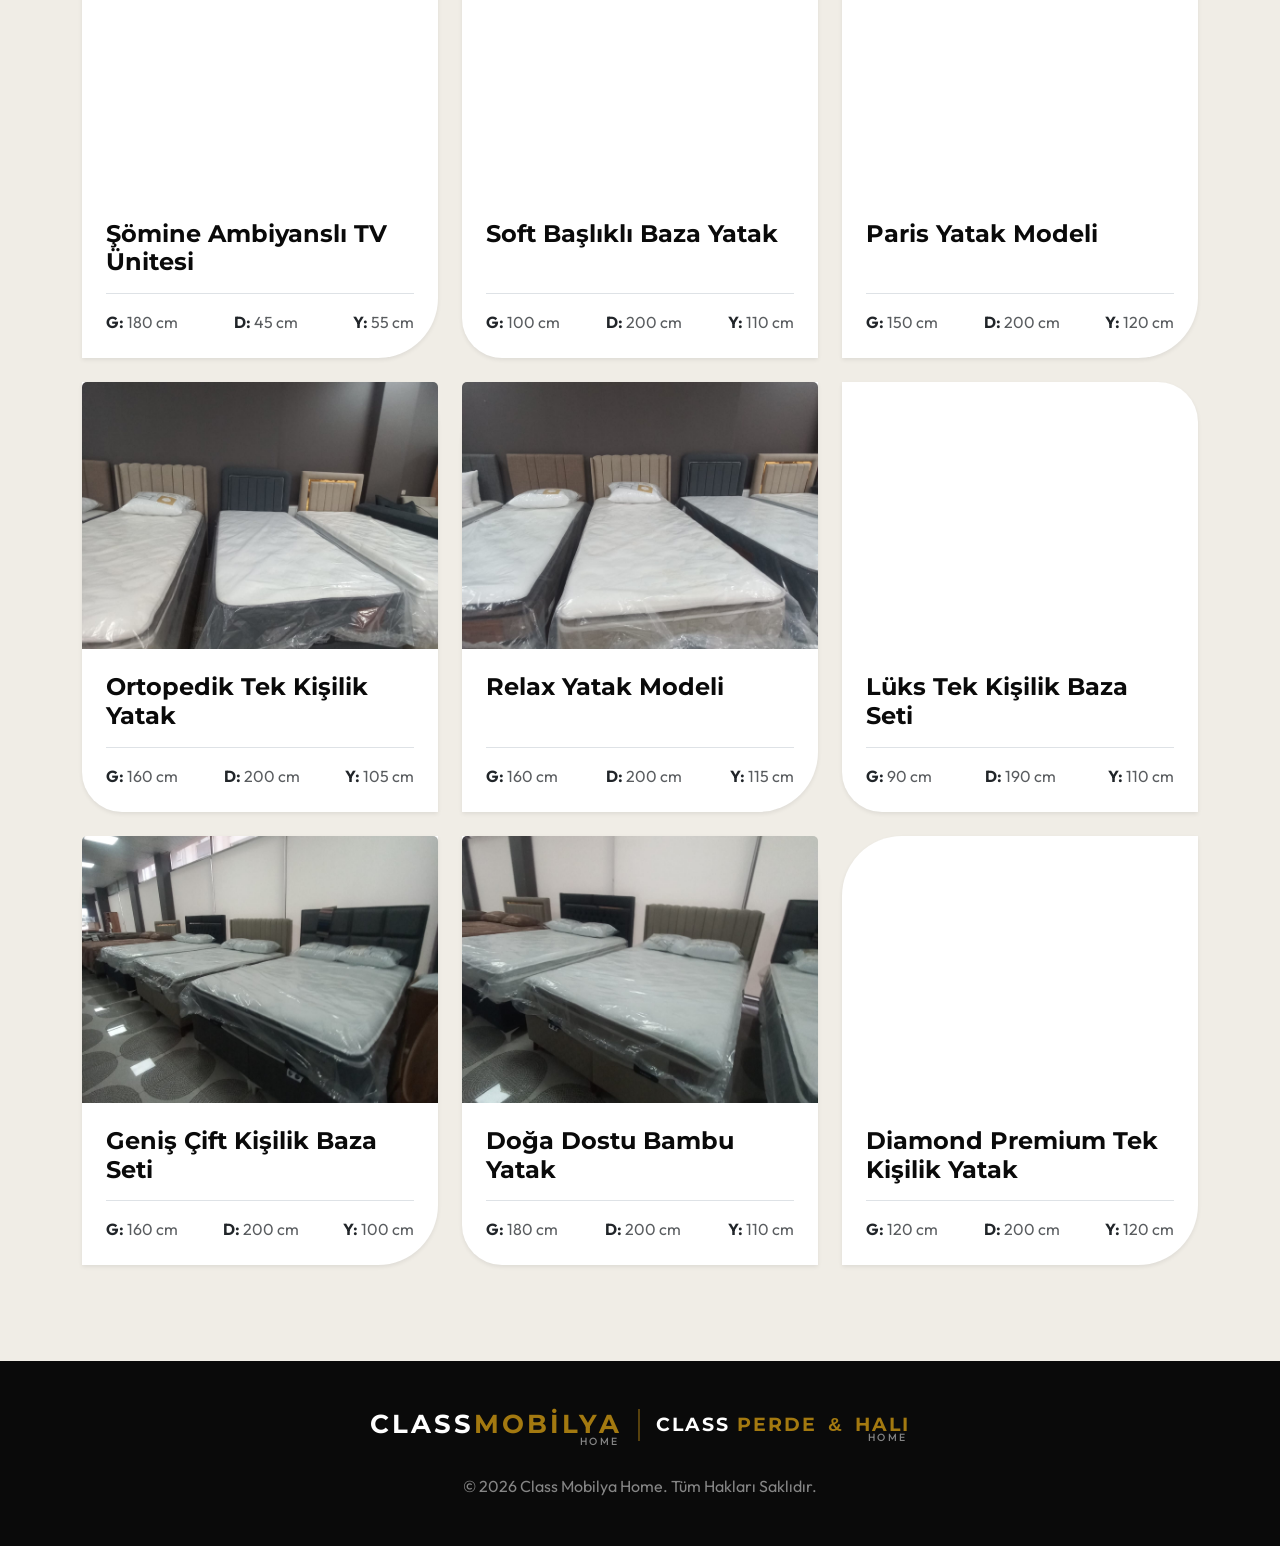
==== commit e9f51483: "Optimize performance for Lighthouse score (decoding=async and preconnect)" ====
--- a/urunler.html
+++ b/urunler.html
@@ -19,7 +19,7 @@
     <header class="header glass-header fixed-top transition-base scrolled">
         <div class="container">
             <nav class="navbar navbar-expand-lg custom-navbar" aria-label="Ana Menü">
-                <a class="navbar-brand logo d-flex align-items-center text-decoration-none gap-2 gap-md-3" href="index.html" aria-label="Ana Sayfa">
+                <a class="navbar-brand logo d-flex align-items-center text-decoration-none gap-1 gap-md-3" href="index.html" aria-label="Ana Sayfa">
                     <div class="d-flex flex-column align-items-end">
                         <h1 class="mb-0">CLASS<span class="text-secondary-gold">MOBİLYA</span></h1>
                         <span class="logo-subtitle tracking-widest text-uppercase" style="margin-top: -6px; padding-right: 2px;">HOME</span>
@@ -104,7 +104,7 @@
                 <button type="button" class="btn-close btn-close-custom position-absolute top-0 end-0 m-3 z-3 rounded-circle bg-white shadow-sm p-3" data-bs-dismiss="modal" aria-label="Kapat"></button>
                 <div class="row g-0 align-items-stretch">
                     <div class="col-lg-6 p-0 modal-image-container">
-                        <img id="modal-gorsel" src="" class="img-fluid w-100 h-100 object-fit-cover modal-image" alt="">
+                        <img id="modal-gorsel" src="" class="img-fluid w-100 h-100 object-fit-cover modal-image" alt="" decoding="async">
                     </div>
                     <div class="col-lg-6 d-flex flex-column justify-content-center p-3 p-md-4">
                         <div class="px-lg-3">
--- a/css/style.css
+++ b/css/style.css
@@ -65,6 +65,7 @@
     scroll-behavior: smooth;
     scroll-padding-top: 90px;
     overflow-x: hidden;
+    overflow-y: scroll;
 }
 
 body {
@@ -521,3 +522,19 @@
 [data-theme="dark"] .bg-input::placeholder {
     color: rgba(255, 255, 255, 0.5) !important;
 }
+
+[data-theme="dark"] .dropdown-menu {
+    background-color: var(--renk-kart-arkaplan);
+    border: 1px solid var(--renk-kenarlik) !important;
+}
+
+[data-theme="dark"] .dropdown-item {
+    color: var(--renk-metin);
+    transition: background-color var(--gecis-hizli), color var(--gecis-hizli);
+}
+
+[data-theme="dark"] .dropdown-item:hover,
+[data-theme="dark"] .dropdown-item:focus {
+    background-color: var(--renk-arkaplan-alt);
+    color: var(--renk-ikincil-altin);
+}
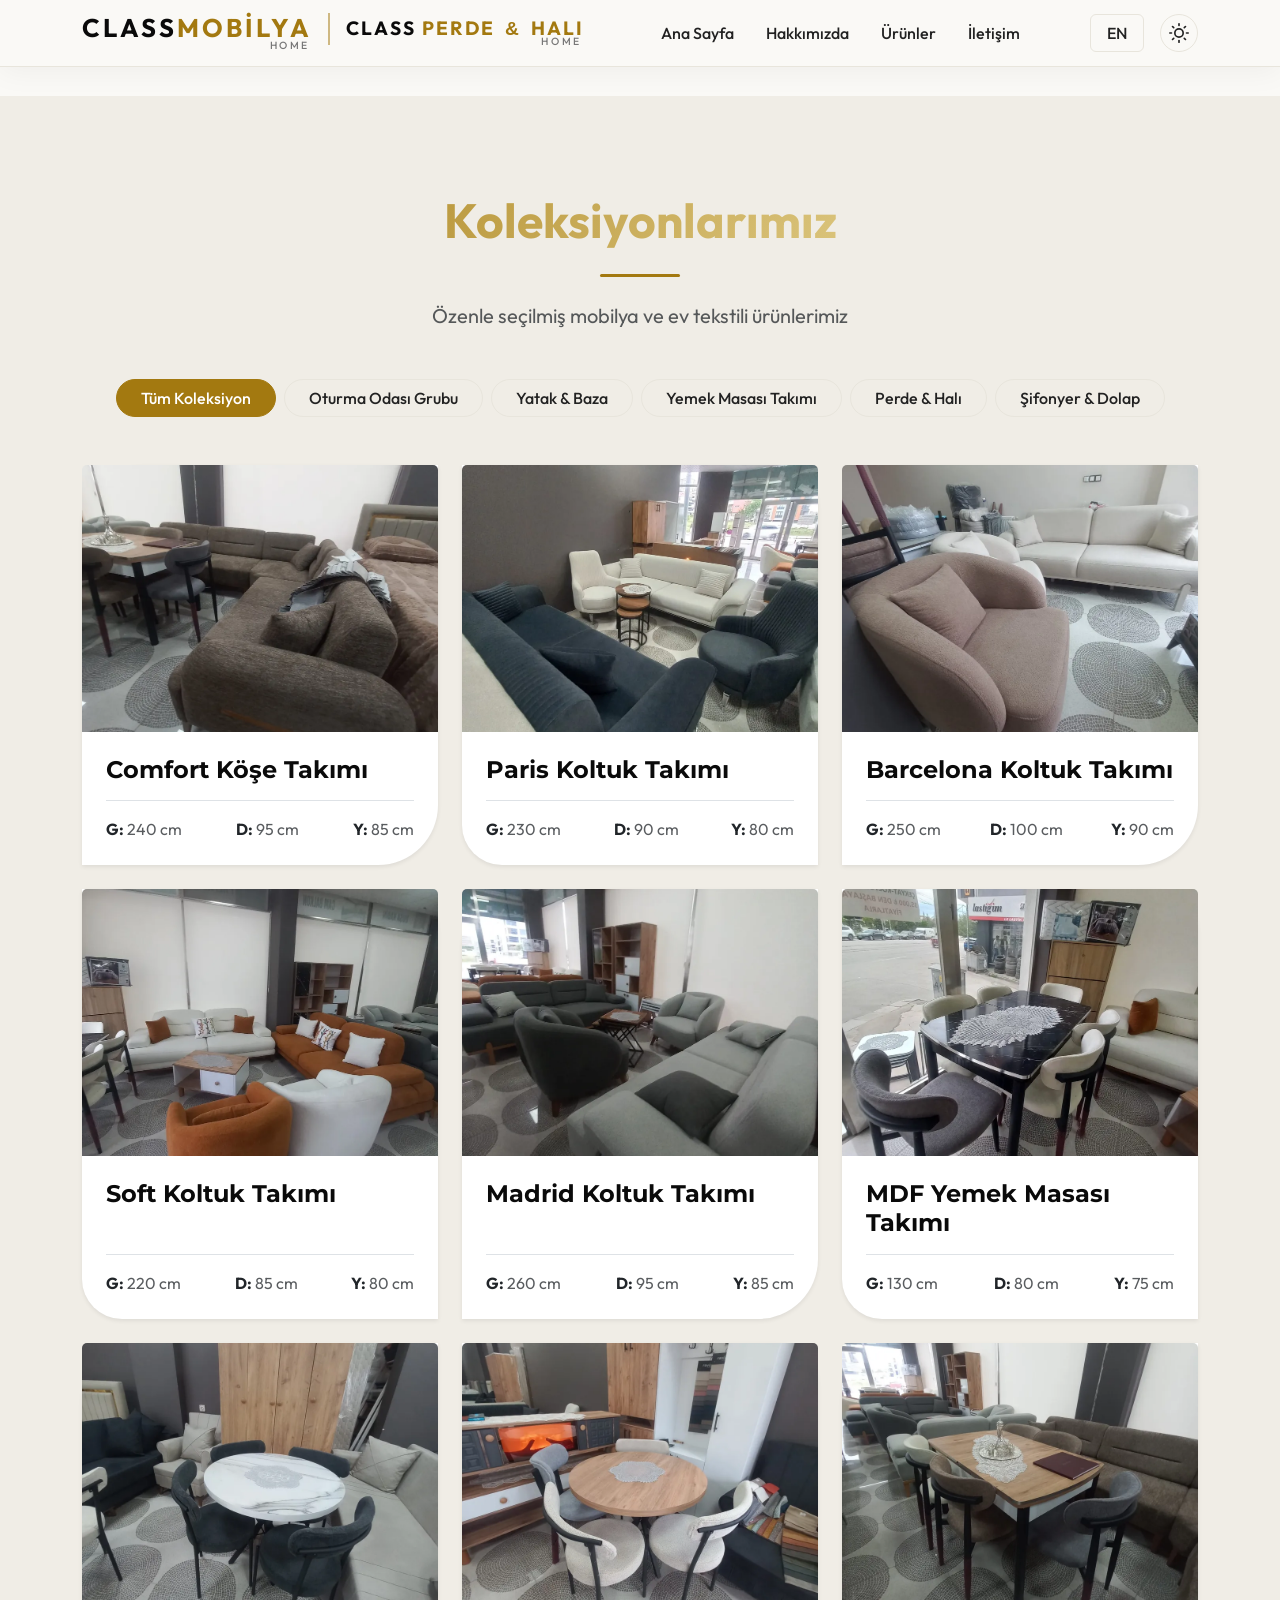
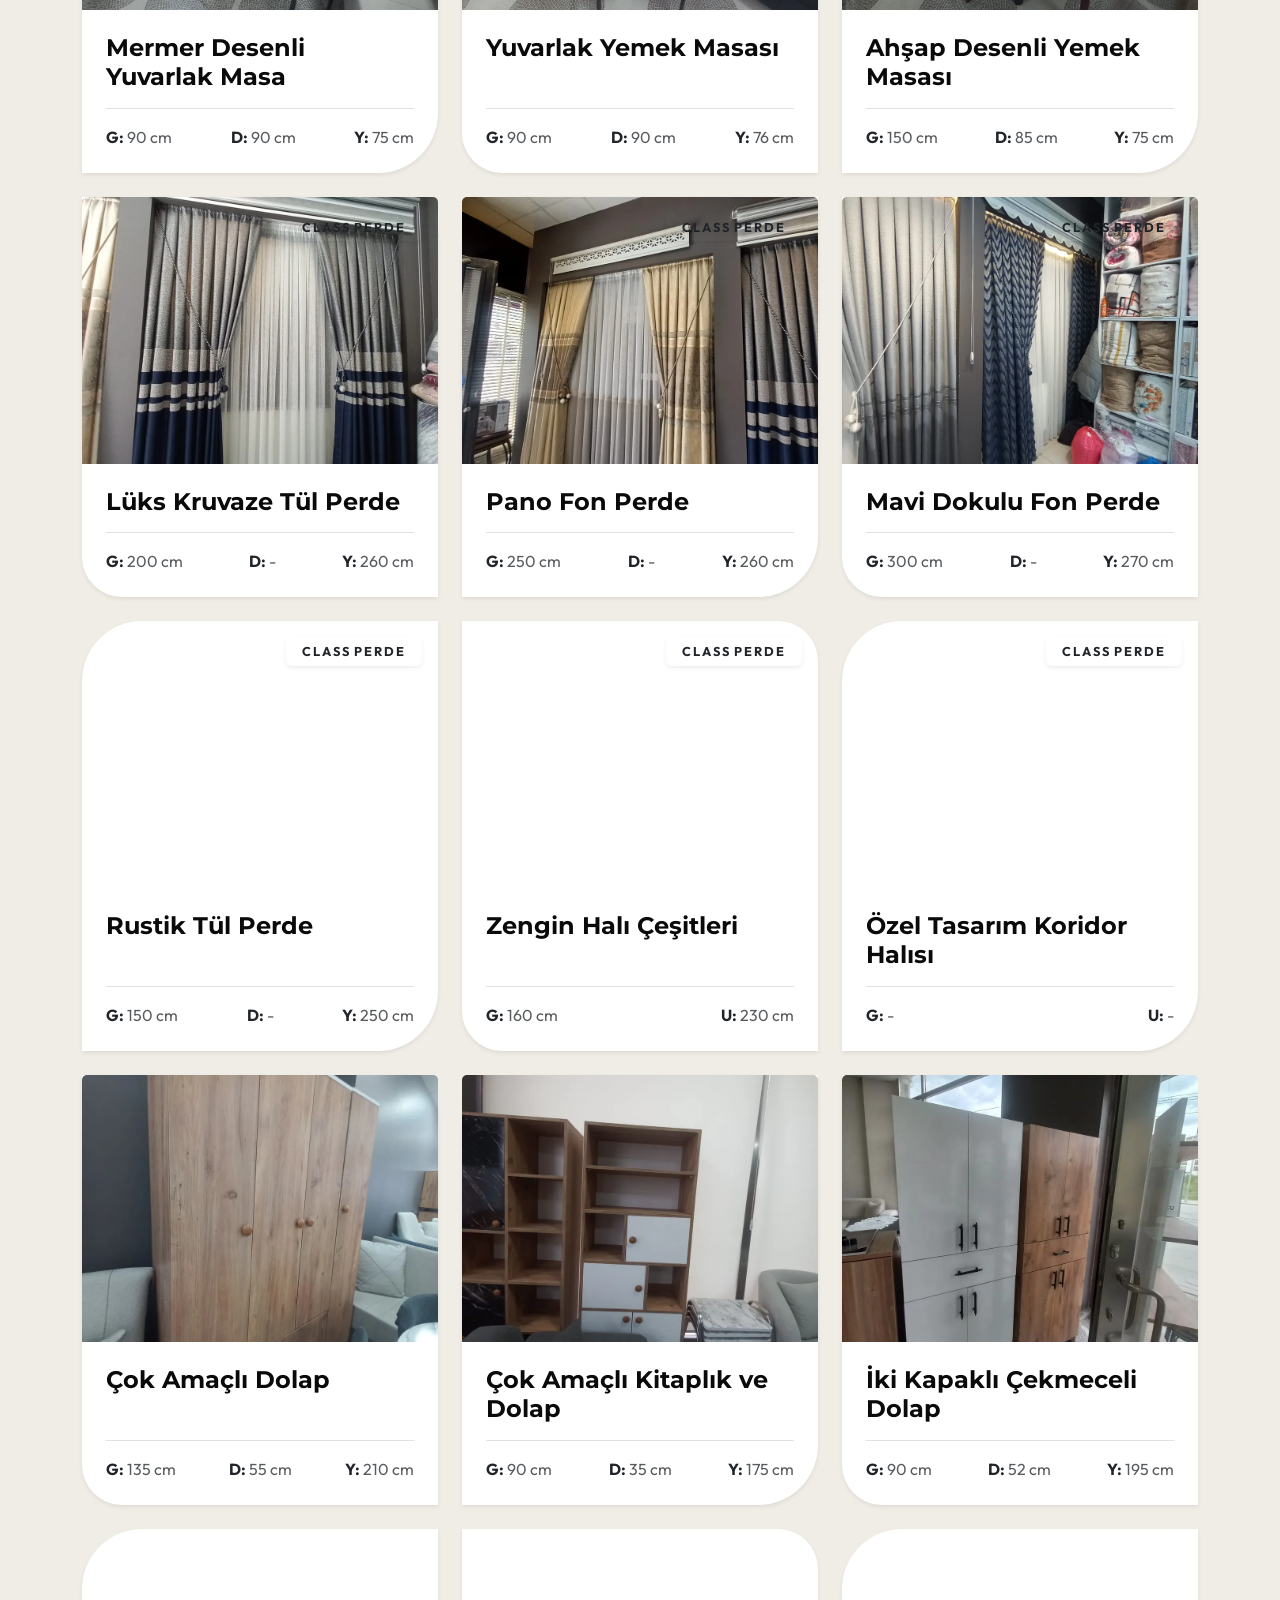
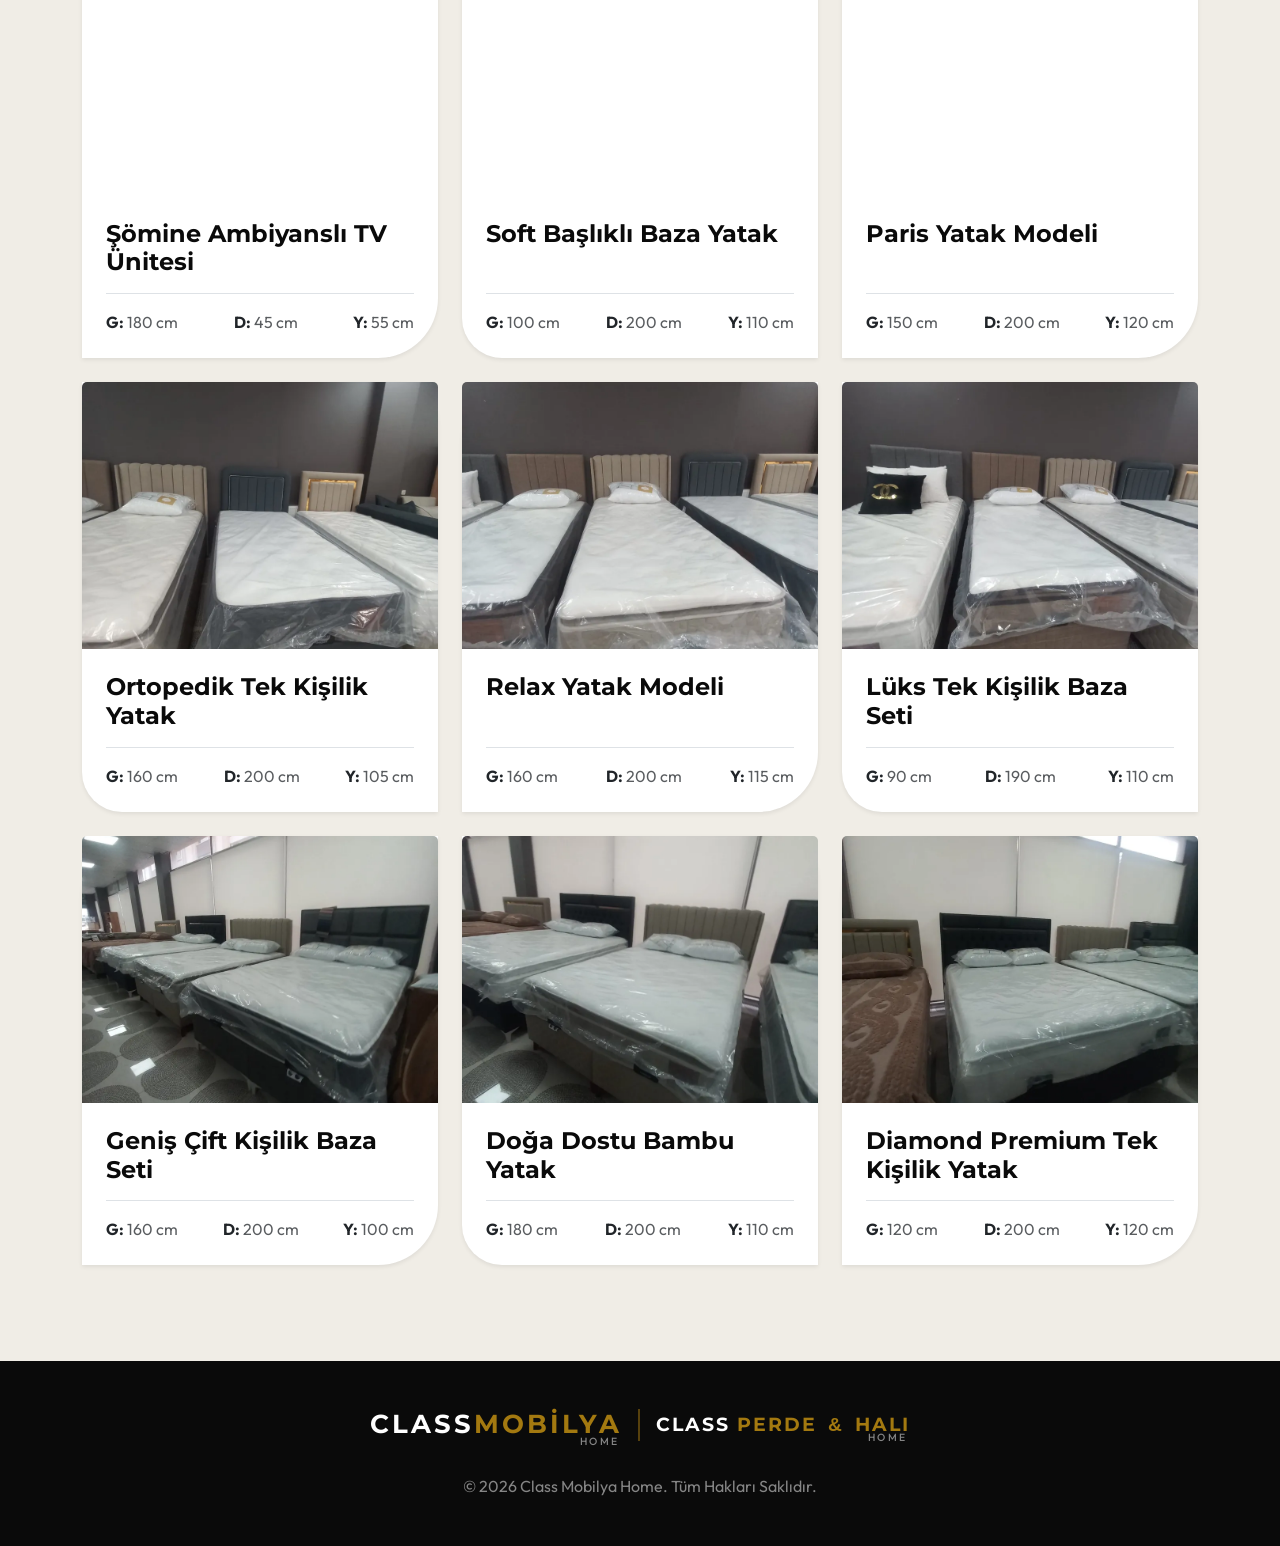
==== commit 04389102: "Navbar ürünlerdeki arka plan düzeltildi" ====
--- a/urunler.html
+++ b/urunler.html
@@ -12,7 +12,7 @@
     <link rel="preconnect" href="https://fonts.googleapis.com">
     <link rel="preconnect" href="https://fonts.gstatic.com" crossorigin>
     <link href="https://fonts.googleapis.com/css2?family=Outfit:wght@300;400;500;600&family=Montserrat:wght@400;500;600;700&display=swap" rel="stylesheet">
-    <link rel="stylesheet" href="css/style.css?v=8">
+    <link rel="stylesheet" href="css/style.css?v=9">
 </head>
 <body class="d-flex flex-column min-vh-100">
     
--- a/css/style.css
+++ b/css/style.css
@@ -523,6 +523,18 @@
     color: rgba(255, 255, 255, 0.5) !important;
 }
 
+.dropdown-item.active, 
+.dropdown-item:active {
+    background-color: transparent !important;
+    color: var(--renk-ikincil-altin) !important;
+}
+
+.dropdown-item:hover,
+.dropdown-item:focus {
+    background-color: transparent !important;
+    color: var(--renk-ikincil-altin) !important;
+}
+
 [data-theme="dark"] .dropdown-menu {
     background-color: var(--renk-kart-arkaplan);
     border: 1px solid var(--renk-kenarlik) !important;
@@ -534,7 +546,9 @@
 }
 
 [data-theme="dark"] .dropdown-item:hover,
-[data-theme="dark"] .dropdown-item:focus {
-    background-color: var(--renk-arkaplan-alt);
-    color: var(--renk-ikincil-altin);
-}
+[data-theme="dark"] .dropdown-item:focus,
+[data-theme="dark"] .dropdown-item.active, 
+[data-theme="dark"] .dropdown-item:active {
+    background-color: transparent !important;
+    color: var(--renk-ikincil-altin) !important;
+}
